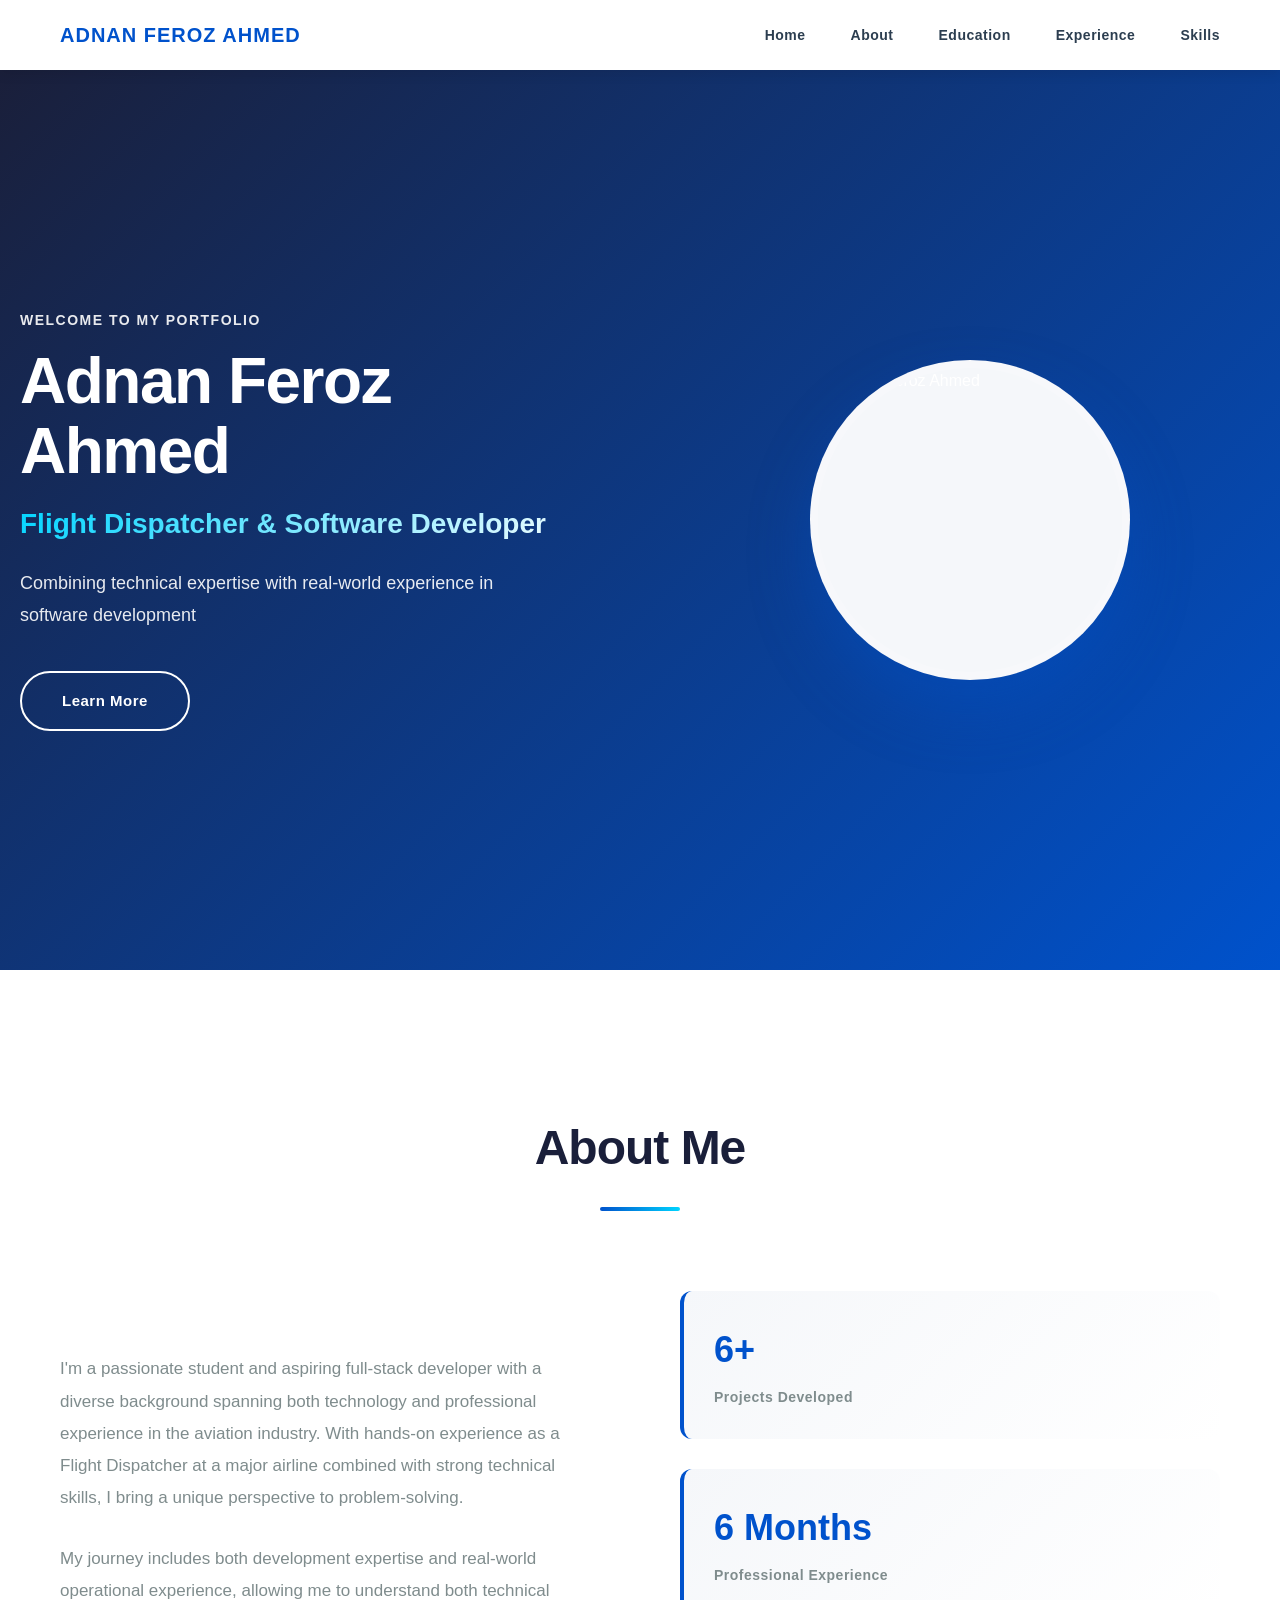
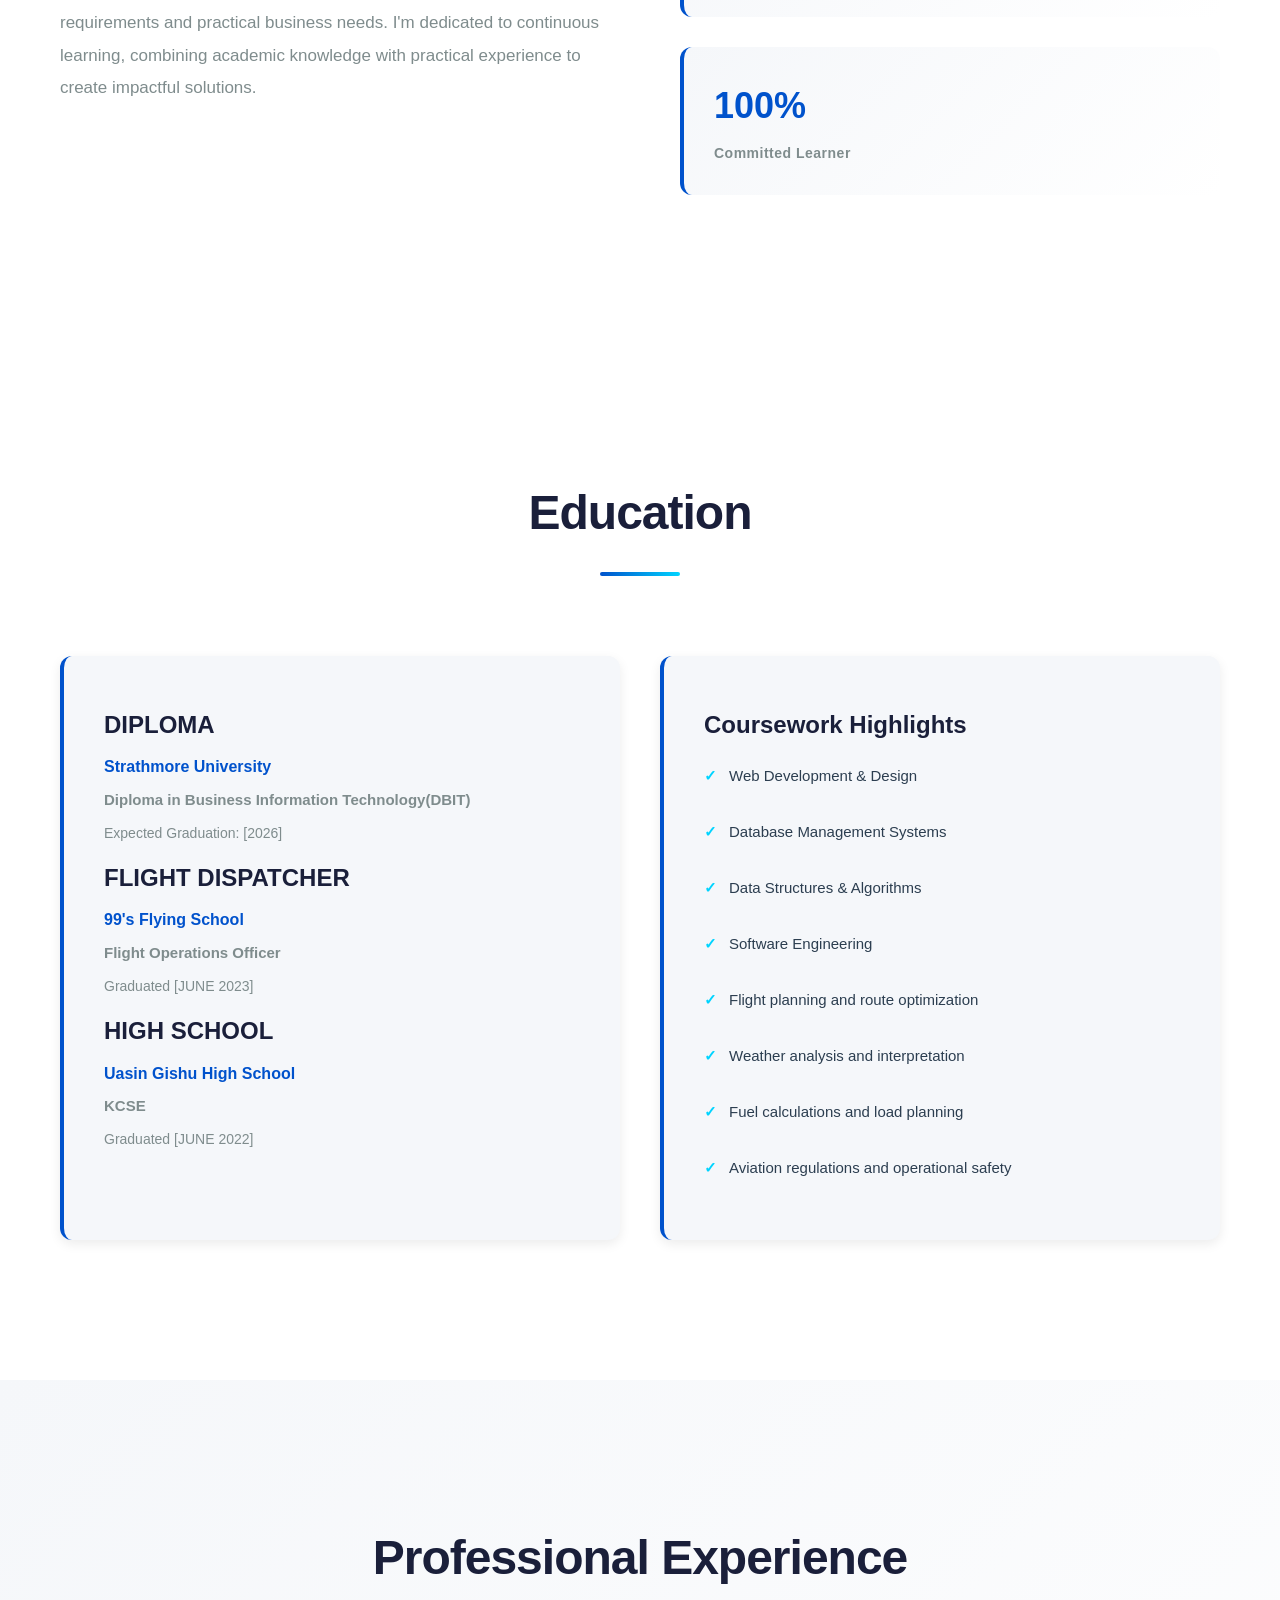
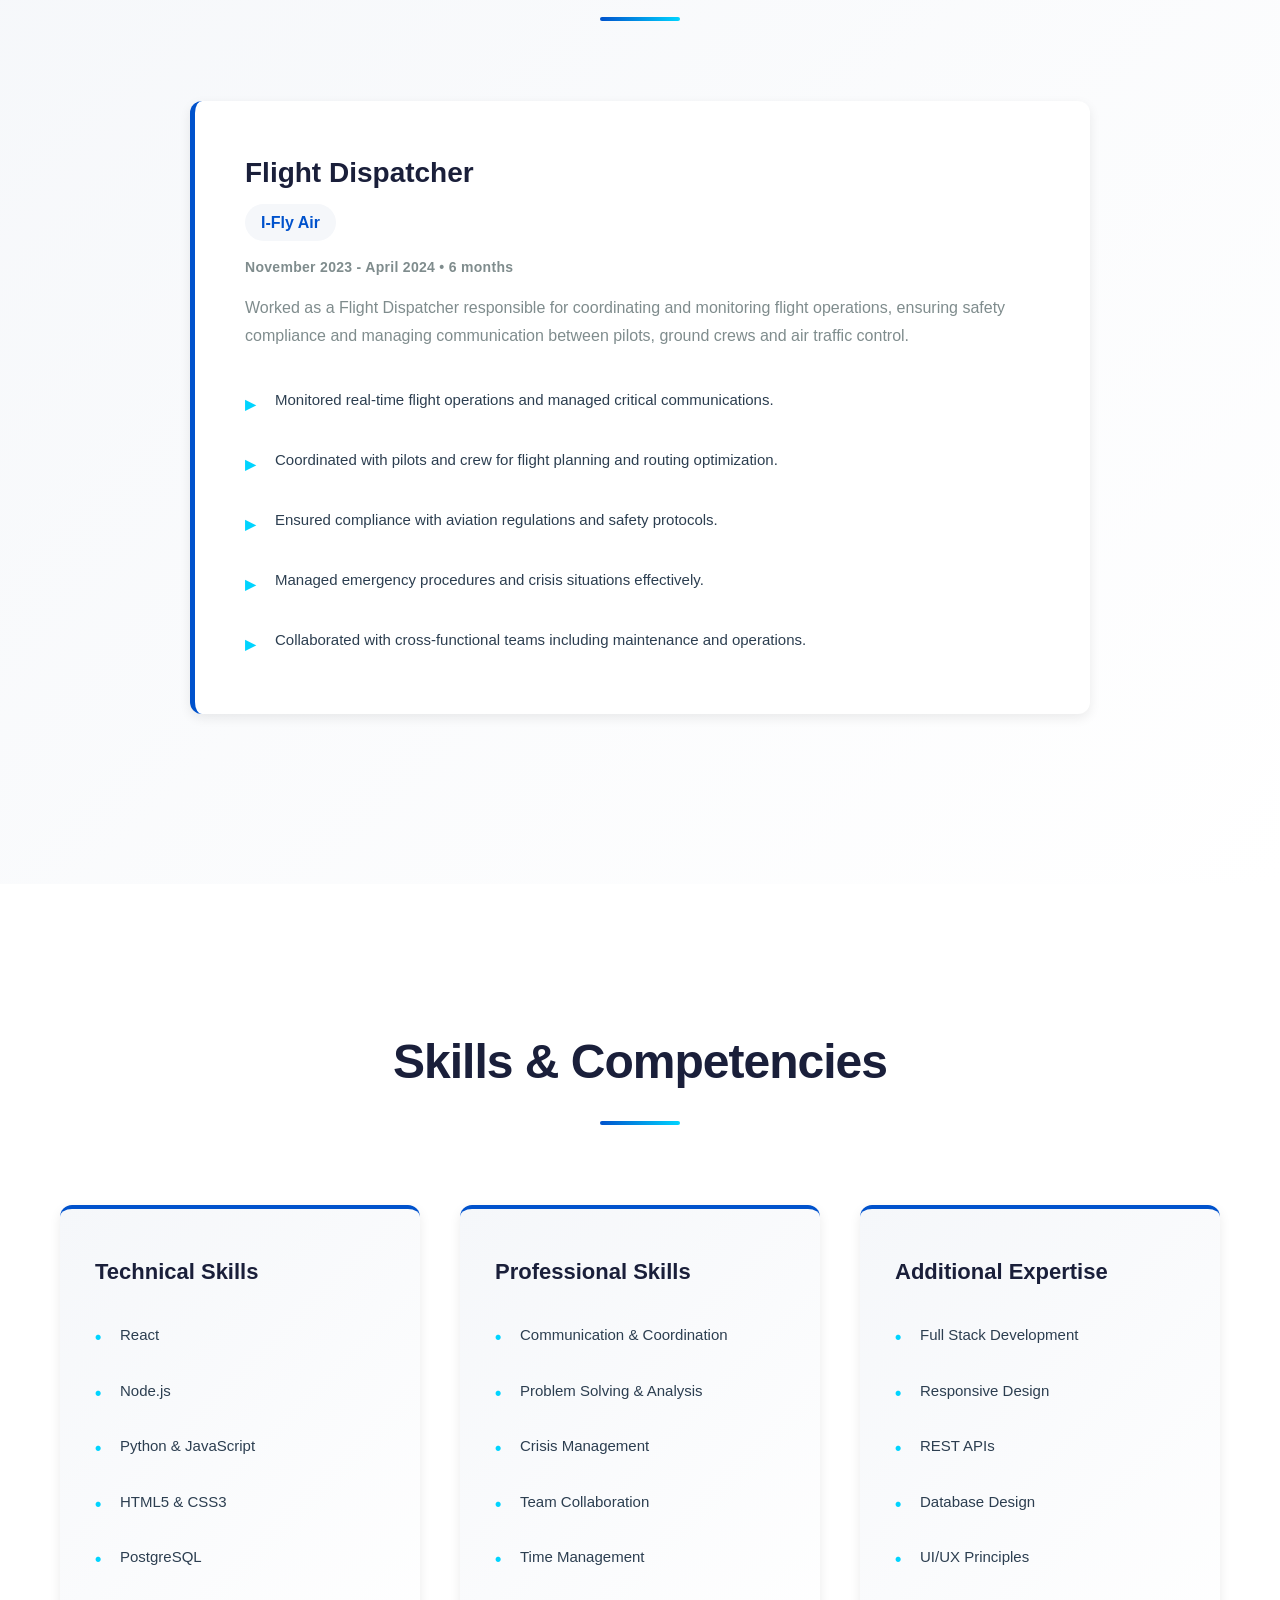
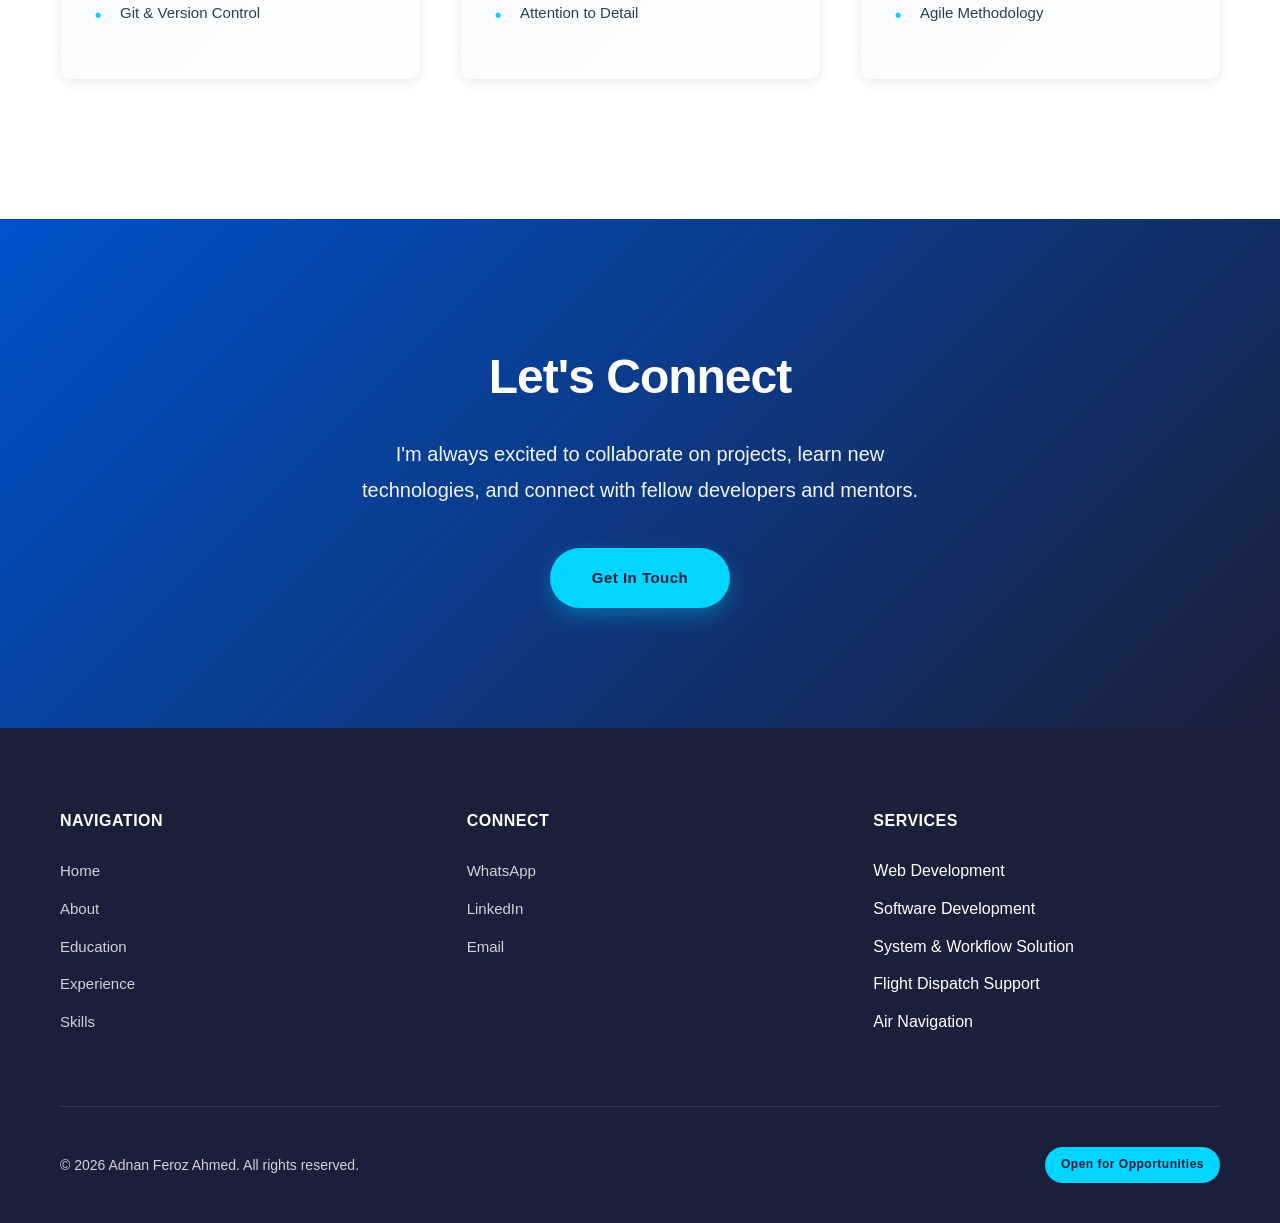
==== index.html @ 324a9357 "Add files via upload" ====
<!DOCTYPE html>
<html lang="en">
<head>
    <meta charset="UTF-8">
    <meta name="viewport" content="width=device-width, initial-scale=1.0">
    <title>Adnan Feroz Ahmed - Portfolio</title>
    <link rel="stylesheet" href="styles.css">
</head>
<body>
    <nav class="navbar">
        <div class="navbar-container">
            <div class="logo">ADNAN FEROZ AHMED</div>
            <ul class="nav-menu">
                <li><a href="#home" class="nav-link">Home</a></li>
                <li><a href="#about" class="nav-link">About</a></li>
                <li><a href="#education" class="nav-link">Education</a></li>
                <li><a href="#experience" class="nav-link">Experience</a></li>
                <li><a href="#skills" class="nav-link">Skills</a></li>
            </ul>
        </div>
    </nav>
    <section id="home" class="hero">
        <div class="hero-wrapper">
            <div class="hero-content">
                <p class="hero-greeting">Welcome to my portfolio</p>
                <h1 class="hero-title">Adnan Feroz Ahmed</h1>
                <p class="hero-subtitle">Flight Dispatcher & Software Developer</p>
                <p class="hero-description">Combining technical expertise with real-world experience in software development</p>
                <div class="hero-buttons">
                    <a href="#about" class="cta-button secondary">Learn More</a>
                </div>
            </div>
            <div class="hero-photo">
                <div class="photo-frame">
                    <img src="C:\Portfolio\portfolio.jpg.png" alt="Adnan Feroz Ahmed">
                </div>
            </div>
        </div>
    </section>
    <section id="about" class="about">
        <div class="container">
            <div class="section-header">
                <h2>About Me</h2>
                <div class="header-line"></div>
            </div>
            <div class="about-grid">
                <div class="about-text">
                    <p>
                        I'm a passionate student and aspiring full-stack developer with a diverse background spanning both technology and professional experience in the aviation industry. With hands-on experience as a Flight Dispatcher at a major airline combined with strong technical skills, I bring a unique perspective to problem-solving.
                    </p>
                    <p>
                        My journey includes both development expertise and real-world operational experience, allowing me to understand both technical requirements and practical business needs. I'm dedicated to continuous learning, combining academic knowledge with practical experience to create impactful solutions.
                    </p>
                </div>
                <div class="about-highlights">
                    <div class="highlight-item">
                        <span class="highlight-number">6+</span>
                        <span class="highlight-label">Projects Developed</span>
                    </div>
                    <div class="highlight-item">
                        <span class="highlight-number">6 Months</span>
                        <span class="highlight-label">Professional Experience</span>
                    </div>
                    <div class="highlight-item">
                        <span class="highlight-number">100%</span>
                        <span class="highlight-label">Committed Learner</span>
                    </div>
                </div>
            </div>
        </div>
    </section>
    <section id="education" class="education">
        <div class="container">
            <div class="section-header">
                <h2>Education</h2>
                <div class="header-line"></div>
            </div>
            <div class="education-grid">
                <div class="education-card">
                    <h3>DIPLOMA</h3>
                    <p class="education-institution">Strathmore University</p>
                    <p class="education-details">Diploma in Business Information Technology(DBIT)</p>
                    <p class="education-period">Expected Graduation: [2026]</p>
                    <h3>FLIGHT DISPATCHER</h3>
                    <p class="education-institution">99's Flying School</p>
                    <p class="education-details">Flight Operations Officer</p>
                    <p class="education-period">Graduated [JUNE 2023]</p>
                    <h3>HIGH SCHOOL</h3>
                    <p class="education-institution">Uasin Gishu High School</p>
                    <p class="education-details">KCSE</p>
                    <p class="education-period">Graduated [JUNE 2022]</p>
                </div>
                <div class="education-card">
                    <h3>Coursework Highlights</h3>
                    <ul class="coursework-list">
                        <li>Web Development & Design</li>
                        <li>Database Management Systems</li>
                        <li>Data Structures & Algorithms</li>
                        <li>Software Engineering</li>

                        <li>Flight planning and route optimization</li>
                        <li>Weather analysis and interpretation</li>
                        <li>Fuel calculations and load planning</li>
                        <li>Aviation regulations and operational safety</li>                        
                    </ul>
                </div>
            </div>
        </div>
    </section>
    <section id="experience" class="experience">
        <div class="container">
            <div class="section-header">
                <h2>Professional Experience</h2>
                <div class="header-line"></div>
            </div>
            <div class="experience-timeline">
                <div class="experience-card">
                    <div class="experience-header">
                        <h3>Flight Dispatcher</h3>
                        <span class="company">I-Fly Air</span>
                    </div>
                    <p class="experience-period">November 2023 - April 2024 • 6 months</p>
                    <p class="experience-description">
                        Worked as a Flight Dispatcher responsible for coordinating and monitoring flight operations, ensuring safety compliance and managing communication between pilots, ground crews and air traffic control.
                    </p>
                    <ul class="experience-achievements">
                        <li>Monitored real-time flight operations and managed critical communications.</li>
                        <li>Coordinated with pilots and crew for flight planning and routing optimization.</li>
                        <li>Ensured compliance with aviation regulations and safety protocols.</li>
                        <li>Managed emergency procedures and crisis situations effectively.</li>
                        <li>Collaborated with cross-functional teams including maintenance and operations.</li>
                    </ul>
                </div>
            </div>
        </div>
    </section>
    <section id="skills" class="skills">
        <div class="container">
            <div class="section-header">
                <h2>Skills & Competencies</h2>
                <div class="header-line"></div>
            </div>
            <div class="skills-grid">
                <div class="skill-card">
                    <h3>Technical Skills</h3>
                    <ul class="skill-list">
                        <li>React</li>
                        <li>Node.js</li>
                        <li>Python & JavaScript</li>
                        <li>HTML5 & CSS3</li>
                        <li>PostgreSQL</li>
                        <li>Git & Version Control</li>
                    </ul>
                </div>
                <div class="skill-card">
                    <h3>Professional Skills</h3>
                    <ul class="skill-list">
                        <li>Communication & Coordination</li>
                        <li>Problem Solving & Analysis</li>
                        <li>Crisis Management</li>
                        <li>Team Collaboration</li>
                        <li>Time Management</li>
                        <li>Attention to Detail</li>
                    </ul>
                </div>
                <div class="skill-card">
                    <h3>Additional Expertise</h3>
                    <ul class="skill-list">
                        <li>Full Stack Development</li>
                        <li>Responsive Design</li>
                        <li>REST APIs</li>
                        <li>Database Design</li>
                        <li>UI/UX Principles</li>
                        <li>Agile Methodology</li>
                    </ul>
                </div>
            </div>
        </div>
    </section>
    <section class="cta-section">
        <div class="container">
            <h2>Let's Connect</h2>
            <p>I'm always excited to collaborate on projects, learn new technologies, and connect with fellow developers and mentors.</p>
            <a href="https://wa.me/254769159245?text=Hello%20I%20found%20your%20portfolio%20and%20would%20like%20to%20connect." class="cta-button primary">Get In Touch</a>
        </div>
    </section>
    <footer class="footer">
        <div class="container">
            <div class="footer-content">
                <div class="footer-section">
                    <h4>Navigation</h4>
                    <ul>
                        <li><a href="#home">Home</a></li>
                        <li><a href="#about">About</a></li>
                        <li><a href="#education">Education</a></li>
                        <li><a href="#experience">Experience</a></li>
                        <li><a href="#skills">Skills</a></li>
                    </ul>
                </div>
                <div class="footer-section">
                    <h4>Connect</h4>
                    <ul>
                        <li><a href="https://wa.me/254769159245?text=Hello%20I%20found%20your%20portfolio%20and%20would%20like%20to%20connect">WhatsApp</a></li>
                        <li><a href="https://www.linkedin.com/in/adnan-feroz-b1a294246" target="_blank">LinkedIn</a></li>
                        <li><a href="mailto:adnangrana001@gmail.com">Email</a></li>                        
                    </ul>
                </div>
                <div class="footer-section">
                    <h4>Services</h4>
                    <ul>
                        <li>Web Development</li>
                        <li>Software Development</li>
                        <li>System & Workflow Solution</li>
                        <li>Flight Dispatch Support</li>
                        <li>Air Navigation</li>
                    </ul>
                </div>
            </div>
            <div class="footer-bottom">
                <p>&copy; 2026 Adnan Feroz Ahmed. All rights reserved.</p>
                <div class="footer-badges">
                    <span class="badge">Open for Opportunities</span>
                </div>
            </div>
        </div>
    </footer>
</body>
</html>
---- styles.css ----
* {
    margin: 0;
    padding: 0;
    box-sizing: border-box;
}

:root {
    --primary-color: #0052cc;
    --secondary-color: #1a1f3a;
    --accent-color: #00d4ff;
    --text-color: #2c3e50;
    --text-light: #7f8c8d;
    --light-bg: #f5f7fa;
    --white: #ffffff;
    --shadow: 0 4px 12px rgba(0, 0, 0, 0.08);
    --shadow-lg: 0 12px 32px rgba(0, 0, 0, 0.12);
    --shadow-xl: 0 20px 48px rgba(0, 0, 0, 0.16);
    --transition: all 0.3s cubic-bezier(0.25, 0.46, 0.45, 0.94);
    --border-radius: 12px;
}

html {
    scroll-behavior: smooth;
}

body {
    font-family: -apple-system, BlinkMacSystemFont, 'Segoe UI', 'Roboto', 'Oxygen', 'Ubuntu', 'Cantarell', sans-serif;
    line-height: 1.6;
    color: var(--text-color);
    background-color: var(--white);
    font-weight: 400;
    -webkit-font-smoothing: antialiased;
    -moz-osx-font-smoothing: grayscale;
}

.container {
    max-width: 1200px;
    margin: 0 auto;
    padding: 0 20px;
}

/* ============================================
   NAVIGATION
   ============================================ */

.navbar {
    background-color: var(--white);
    box-shadow: var(--shadow);
    position: sticky;
    top: 0;
    z-index: 100;
}

.navbar-container {
    max-width: 1200px;
    margin: 0 auto;
    padding: 0 20px;
    display: flex;
    justify-content: space-between;
    align-items: center;
    height: 70px;
}

.logo {
    font-size: 20px;
    font-weight: 800;
    color: var(--primary-color);
    letter-spacing: 1px;
}

.nav-menu {
    display: flex;
    list-style: none;
    gap: 45px;
}

.nav-link {
    text-decoration: none;
    color: var(--text-color);
    font-weight: 600;
    transition: var(--transition);
    position: relative;
    font-size: 14px;
    letter-spacing: 0.5px;
}

.nav-link:hover {
    color: var(--primary-color);
}

.nav-link::after {
    content: '';
    position: absolute;
    bottom: -5px;
    left: 0;
    width: 0;
    height: 2px;
    background: linear-gradient(90deg, var(--primary-color), var(--accent-color));
    transition: var(--transition);
}

.nav-link:hover::after {
    width: 100%;
}

/* ============================================
   HERO SECTION
   ============================================ */

.hero {
    background: linear-gradient(135deg, var(--secondary-color) 0%, var(--primary-color) 100%);
    color: var(--white);
    padding: 80px 20px;
    min-height: 100vh;
    display: flex;
    align-items: center;
    justify-content: center;
    position: relative;
    overflow: hidden;
}

.hero-wrapper {
    display: grid;
    grid-template-columns: 1fr 1fr;
    gap: 80px;
    align-items: center;
    max-width: 1400px;
    width: 100%;
    position: relative;
    z-index: 1;
}

.hero-content {
    display: flex;
    flex-direction: column;
    justify-content: center;
}

.hero-greeting {
    font-size: 14px;
    letter-spacing: 1.5px;
    text-transform: uppercase;
    font-weight: 700;
    opacity: 0.9;
    margin-bottom: 15px;
    animation: fadeInUp 0.8s ease 0.2s backwards;
}

.hero-title {
    font-size: 64px;
    font-weight: 800;
    margin-bottom: 15px;
    letter-spacing: -1.5px;
    line-height: 1.1;
    animation: fadeInUp 0.8s ease 0.4s backwards;
}

.hero-subtitle {
    font-size: 28px;
    margin-bottom: 20px;
    font-weight: 600;
    background: linear-gradient(135deg, var(--accent-color) 0%, var(--white) 100%);
    -webkit-background-clip: text;
    -webkit-text-fill-color: transparent;
    background-clip: text;
    animation: fadeInUp 0.8s ease 0.6s backwards;
}

.hero-description {
    font-size: 18px;
    margin-bottom: 40px;
    opacity: 0.9;
    max-width: 500px;
    line-height: 1.8;
    animation: fadeInUp 0.8s ease 0.8s backwards;
}

.hero-buttons {
    display: flex;
    gap: 20px;
    animation: fadeInUp 0.8s ease 1s backwards;
}

.hero-photo {
    display: flex;
    justify-content: center;
    align-items: center;
    animation: fadeInRight 0.8s ease 0.5s backwards;
}

.photo-frame {
    width: 320px;
    height: 320px;
    border-radius: 50%;
    overflow: hidden;
    box-shadow: 0 30px 60px rgba(0, 82, 204, 0.35);
    border: 8px solid rgba(255, 255, 255, 0.15);
    background-color: var(--light-bg);
    transition: var(--transition);
    position: relative;
}

.photo-frame:hover {
    transform: translateY(-15px);
    box-shadow: 0 40px 80px rgba(0, 82, 204, 0.45);
}

.photo-frame img {
    width: 100%;
    height: 100%;
    object-fit: cover;
    display: block;
}

.cta-button {
    display: inline-block;
    padding: 16px 40px;
    border-radius: 50px;
    text-decoration: none;
    font-weight: 700;
    transition: var(--transition);
    cursor: pointer;
    border: 2px solid transparent;
    letter-spacing: 0.5px;
    font-size: 15px;
    text-align: center;
    width: fit-content;
}

.cta-button.primary {
    background-color: var(--accent-color);
    color: var(--secondary-color);
    box-shadow: 0 8px 20px rgba(0, 212, 255, 0.3);
}

.cta-button.primary:hover {
    background-color: var(--white);
    transform: translateY(-3px);
    box-shadow: 0 12px 28px rgba(0, 212, 255, 0.4);
}

.cta-button.secondary {
    background-color: transparent;
    color: var(--white);
    border-color: var(--white);
}

.cta-button.secondary:hover {
    background-color: var(--white);
    color: var(--primary-color);
    transform: translateY(-3px);
}

@keyframes slideInDown {
    from {
        opacity: 0;
        transform: translateY(-30px);
    }
    to {
        opacity: 1;
        transform: translateY(0);
    }
}

@keyframes fadeInUp {
    from {
        opacity: 0;
        transform: translateY(20px);
    }
    to {
        opacity: 1;
        transform: translateY(0);
    }
}

@keyframes fadeInRight {
    from {
        opacity: 0;
        transform: translateX(30px);
    }
    to {
        opacity: 1;
        transform: translateX(0);
    }
}

/* ============================================
   SECTION HEADERS
   ============================================ */

.section-header {
    text-align: center;
    margin-bottom: 80px;
}

.section-header h2 {
    font-size: 48px;
    font-weight: 800;
    color: var(--secondary-color);
    margin-bottom: 20px;
    letter-spacing: -1px;
}

.section-subtitle {
    font-size: 18px;
    color: var(--text-light);
    margin-bottom: 15px;
}

.header-line {
    width: 80px;
    height: 4px;
    background: linear-gradient(90deg, var(--primary-color), var(--accent-color));
    margin: 0 auto;
    border-radius: 2px;
}

/* ============================================
   ABOUT SECTION
   ============================================ */

.about {
    padding: 140px 20px;
    background-color: var(--white);
}

.about-grid {
    display: grid;
    grid-template-columns: 1fr 1fr;
    gap: 80px;
    align-items: center;
    max-width: 1200px;
    margin: 0 auto;
}

.about-text {
    max-width: 600px;
}

.about-text p {
    font-size: 17px;
    line-height: 1.9;
    margin-bottom: 28px;
    color: var(--text-light);
}

.about-text strong {
    color: var(--primary-color);
    font-weight: 700;
}

.about-highlights {
    display: grid;
    grid-template-columns: 1fr;
    gap: 30px;
}

.highlight-item {
    display: flex;
    flex-direction: column;
    padding: 30px;
    background: linear-gradient(135deg, var(--light-bg), var(--white));
    border-left: 4px solid var(--primary-color);
    border-radius: var(--border-radius);
    transition: var(--transition);
}

.highlight-item:hover {
    background: var(--light-bg);
    transform: translateX(10px);
}

.highlight-number {
    font-size: 36px;
    font-weight: 800;
    color: var(--primary-color);
    margin-bottom: 8px;
}

.highlight-label {
    font-size: 14px;
    color: var(--text-light);
    font-weight: 600;
    letter-spacing: 0.5px;
}

/* ============================================
   EXPERTISE SECTION
   ============================================ */

.expertise {
    padding: 140px 20px;
    background: linear-gradient(135deg, var(--light-bg) 0%, var(--white) 100%);
}

.expertise-grid {
    display: grid;
    grid-template-columns: repeat(auto-fit, minmax(340px, 1fr));
    gap: 40px;
    max-width: 1200px;
    margin: 0 auto;
}

.expertise-card {
    background-color: var(--white);
    padding: 50px 40px;
    border-radius: var(--border-radius);
    box-shadow: var(--shadow);
    transition: var(--transition);
}

.expertise-card:hover {
    transform: translateY(-15px);
    box-shadow: var(--shadow-xl);
}

.expertise-icon {
    font-size: 36px;
    color: var(--primary-color);
    margin-bottom: 20px;
    display: block;
}

.expertise-card h3 {
    font-size: 24px;
    font-weight: 700;
    color: var(--secondary-color);
    margin-bottom: 15px;
}

.expertise-card p {
    color: var(--text-light);
    margin-bottom: 25px;
    line-height: 1.8;
    font-size: 16px;
}

.tech-list {
    list-style: none;
}

.tech-list li {
    padding: 10px 0;
    color: var(--text-color);
    font-weight: 600;
    font-size: 15px;
    position: relative;
    padding-left: 20px;
}

.tech-list li::before {
    content: '→';
    position: absolute;
    left: 0;
    color: var(--accent-color);
    font-weight: 700;
}

/* ============================================
   EDUCATION SECTION
   ============================================ */

.education {
    padding: 140px 20px;
    background-color: var(--white);
}

.education-grid {
    display: grid;
    grid-template-columns: repeat(auto-fit, minmax(340px, 1fr));
    gap: 40px;
    max-width: 1200px;
    margin: 0 auto;
}

.education-card {
    background-color: var(--light-bg);
    padding: 50px 40px;
    border-radius: var(--border-radius);
    box-shadow: var(--shadow);
    transition: var(--transition);
    border-left: 4px solid var(--primary-color);
}

.education-card:hover {
    transform: translateY(-12px);
    box-shadow: var(--shadow-lg);
}

.education-icon {
    font-size: 40px;
    margin-bottom: 20px;
    display: block;
}

.education-card h3 {
    font-size: 24px;
    font-weight: 700;
    color: var(--secondary-color);
    margin-bottom: 10px;
}

.education-institution {
    font-size: 16px;
    color: var(--primary-color);
    font-weight: 700;
    margin-bottom: 8px;
}

.education-details {
    font-size: 15px;
    color: var(--text-light);
    font-weight: 600;
    margin-bottom: 10px;
}

.education-period {
    font-size: 14px;
    color: var(--text-light);
    margin-bottom: 15px;
    font-weight: 500;
}

.education-description {
    color: var(--text-light);
    line-height: 1.8;
    font-size: 15px;
}

.coursework-list {
    list-style: none;
    display: grid;
    gap: 12px;
}

.coursework-list li {
    padding: 10px 0;
    padding-left: 25px;
    color: var(--text-color);
    font-weight: 500;
    font-size: 15px;
    position: relative;
}

.coursework-list li::before {
    content: '✓';
    position: absolute;
    left: 0;
    color: var(--accent-color);
    font-weight: 700;
}

/* ============================================
   EXPERIENCE SECTION
   ============================================ */

.experience {
    padding: 140px 20px;
    background: linear-gradient(135deg, var(--light-bg) 0%, var(--white) 100%);
}

.experience-timeline {
    max-width: 900px;
    margin: 0 auto;
}

.experience-card {
    background-color: var(--white);
    padding: 50px;
    border-radius: var(--border-radius);
    box-shadow: var(--shadow);
    transition: var(--transition);
    border-left: 5px solid var(--primary-color);
    margin-bottom: 30px;
}

.experience-card:hover {
    box-shadow: var(--shadow-lg);
    transform: translateX(10px);
}

.experience-header {
    margin-bottom: 15px;
}

.experience-header h3 {
    font-size: 28px;
    font-weight: 700;
    color: var(--secondary-color);
    margin-bottom: 8px;
}

.company {
    font-size: 16px;
    color: var(--primary-color);
    font-weight: 700;
    display: inline-block;
    background: var(--light-bg);
    padding: 6px 16px;
    border-radius: 20px;
}

.experience-period {
    font-size: 14px;
    color: var(--text-light);
    font-weight: 600;
    margin-bottom: 15px;
    letter-spacing: 0.3px;
}

.experience-description {
    color: var(--text-light);
    font-size: 16px;
    line-height: 1.8;
    margin-bottom: 25px;
}

.experience-achievements {
    list-style: none;
    display: grid;
    gap: 12px;
}

.experience-achievements li {
    padding: 12px 0;
    padding-left: 30px;
    color: var(--text-color);
    font-weight: 500;
    font-size: 15px;
    line-height: 1.6;
    position: relative;
}

.experience-achievements li::before {
    content: '▸';
    position: absolute;
    left: 0;
    color: var(--accent-color);
    font-weight: 700;
    font-size: 20px;
}

/* ============================================
   SKILLS SECTION
   ============================================ */

.skills {
    padding: 140px 20px;
    background-color: var(--white);
}

.skills-grid {
    display: grid;
    grid-template-columns: repeat(auto-fit, minmax(320px, 1fr));
    gap: 40px;
    max-width: 1200px;
    margin: 0 auto;
}

.skill-card {
    background: linear-gradient(135deg, var(--light-bg), var(--white));
    padding: 45px 35px;
    border-radius: var(--border-radius);
    box-shadow: var(--shadow);
    transition: var(--transition);
    border-top: 4px solid var(--primary-color);
}

.skill-card:hover {
    transform: translateY(-12px);
    box-shadow: var(--shadow-lg);
}

.skill-icon {
    font-size: 38px;
    margin-bottom: 20px;
    display: block;
}

.skill-card h3 {
    font-size: 22px;
    font-weight: 700;
    color: var(--secondary-color);
    margin-bottom: 25px;
}

.skill-list {
    list-style: none;
    display: grid;
    gap: 13px;
}

.skill-list li {
    padding: 10px 0;
    padding-left: 25px;
    color: var(--text-color);
    font-weight: 500;
    font-size: 15px;
    position: relative;
    line-height: 1.5;
}

.skill-list li::before {
    content: '•';
    position: absolute;
    left: 0;
    color: var(--accent-color);
    font-weight: 700;
    font-size: 18px;
}

/* ============================================
   PROJECTS SECTION
   ============================================ */

.projects {
    padding: 140px 20px;
    background-color: var(--white);
}

.projects-grid {
    display: grid;
    grid-template-columns: repeat(auto-fit, minmax(360px, 1fr));
    gap: 50px;
    max-width: 1200px;
    margin: 0 auto;
}

.project-card {
    background-color: var(--white);
    border-radius: var(--border-radius);
    overflow: hidden;
    box-shadow: var(--shadow);
    transition: var(--transition);
    border: 1px solid #e8ecf1;
    display: flex;
    flex-direction: column;
}

.project-card:hover {
    transform: translateY(-18px);
    box-shadow: var(--shadow-xl);
}

.project-image {
    width: 100%;
    height: 240px;
    background: linear-gradient(135deg, var(--primary-color), var(--secondary-color));
    display: flex;
    align-items: center;
    justify-content: center;
}

.project-content {
    padding: 40px;
    display: flex;
    flex-direction: column;
    flex: 1;
}

.project-card h3 {
    font-size: 24px;
    font-weight: 700;
    color: var(--secondary-color);
    margin-bottom: 15px;
}

.project-card p {
    color: var(--text-light);
    font-size: 16px;
    line-height: 1.8;
    margin-bottom: 25px;
    flex: 1;
}

.project-tags {
    display: flex;
    gap: 12px;
    margin-bottom: 25px;
    flex-wrap: wrap;
}

.project-tags span {
    background-color: var(--light-bg);
    color: var(--primary-color);
    padding: 8px 16px;
    border-radius: 24px;
    font-size: 13px;
    font-weight: 700;
    letter-spacing: 0.3px;
}

.project-link {
    display: inline-block;
    color: var(--primary-color);
    text-decoration: none;
    font-weight: 700;
    transition: var(--transition);
    font-size: 15px;
    letter-spacing: 0.3px;
    width: fit-content;
}

.project-link:hover {
    color: var(--accent-color);
    transform: translateX(8px);
}

/* ============================================
   CTA SECTION
   ============================================ */

.cta-section {
    padding: 120px 20px;
    background: linear-gradient(135deg, var(--primary-color) 0%, var(--secondary-color) 100%);
    color: var(--white);
    text-align: center;
}

.cta-section h2 {
    font-size: 48px;
    font-weight: 800;
    margin-bottom: 20px;
    letter-spacing: -1px;
}

.cta-section p {
    font-size: 20px;
    margin-bottom: 40px;
    opacity: 0.95;
    max-width: 600px;
    margin-left: auto;
    margin-right: auto;
    line-height: 1.8;
}

/* ============================================
   FOOTER
   ============================================ */

.footer {
    background-color: var(--secondary-color);
    color: var(--white);
    padding: 80px 20px 40px;
}

.footer-content {
    display: grid;
    grid-template-columns: repeat(auto-fit, minmax(200px, 1fr));
    gap: 60px;
    margin-bottom: 60px;
    max-width: 1200px;
    margin-left: auto;
    margin-right: auto;
}

.footer-section h4 {
    font-size: 16px;
    font-weight: 700;
    margin-bottom: 25px;
    letter-spacing: 0.5px;
    text-transform: uppercase;
}

.footer-section ul {
    list-style: none;
}

.footer-section li {
    margin-bottom: 12px;
}

.footer-section a {
    color: rgba(255, 255, 255, 0.8);
    text-decoration: none;
    font-size: 15px;
    transition: var(--transition);
}

.footer-section a:hover {
    color: var(--accent-color);
}

.footer-bottom {
    border-top: 1px solid rgba(255, 255, 255, 0.1);
    padding-top: 40px;
    display: flex;
    justify-content: space-between;
    align-items: center;
    max-width: 1200px;
    margin: 0 auto;
}

.footer-bottom p {
    font-size: 14px;
    opacity: 0.8;
}

.footer-badges {
    display: flex;
    gap: 15px;
}

.badge {
    background-color: var(--accent-color);
    color: var(--secondary-color);
    padding: 8px 16px;
    border-radius: 20px;
    font-size: 12px;
    font-weight: 700;
    letter-spacing: 0.5px;
}

/* ============================================
   RESPONSIVE DESIGN
   ============================================ */

@media (max-width: 1024px) {
    .hero-wrapper {
        grid-template-columns: 1fr;
        gap: 60px;
    }

    .hero-photo {
        order: -1;
    }

    .about-grid,
    .expertise-grid {
        grid-template-columns: 1fr;
    }
}

@media (max-width: 768px) {
    .navbar-container {
        height: 60px;
    }

    .logo {
        font-size: 18px;
    }

    .nav-menu {
        gap: 25px;
        font-size: 13px;
    }

    .hero {
        padding: 60px 20px;
        min-height: auto;
    }

    .hero-title {
        font-size: 42px;
    }

    .hero-subtitle {
        font-size: 22px;
    }

    .hero-description {
        font-size: 16px;
    }

    .hero-buttons {
        flex-direction: column;
    }

    .photo-frame {
        width: 250px;
        height: 250px;
    }

    .section-header h2 {
        font-size: 36px;
    }

    .about,
    .expertise,
    .projects,
    .cta-section {
        padding: 80px 20px;
    }

    .about-highlights,
    .projects-grid {
        grid-template-columns: 1fr;
    }

    .footer-content {
        gap: 40px;
    }

    .footer-bottom {
        flex-direction: column;
        gap: 25px;
        text-align: center;
    }
}

@media (max-width: 480px) {
    .logo {
        font-size: 16px;
    }

    .nav-menu {
        gap: 15px;
    }

    .hero-title {
        font-size: 32px;
    }

    .hero-subtitle {
        font-size: 18px;
    }

    .hero-buttons {
        gap: 12px;
    }

    .cta-button {
        padding: 14px 28px;
        font-size: 14px;
    }

    .section-header h2 {
        font-size: 28px;
    }

    .about,
    .expertise,
    .projects,
    .cta-section {
        padding: 60px 20px;
    }

    .expertise-card {
        padding: 30px 20px;
    }

    .project-content {
        padding: 25px;
    }

    .cta-section h2 {
        font-size: 32px;
    }

    .cta-section p {
        font-size: 16px;
    }
}
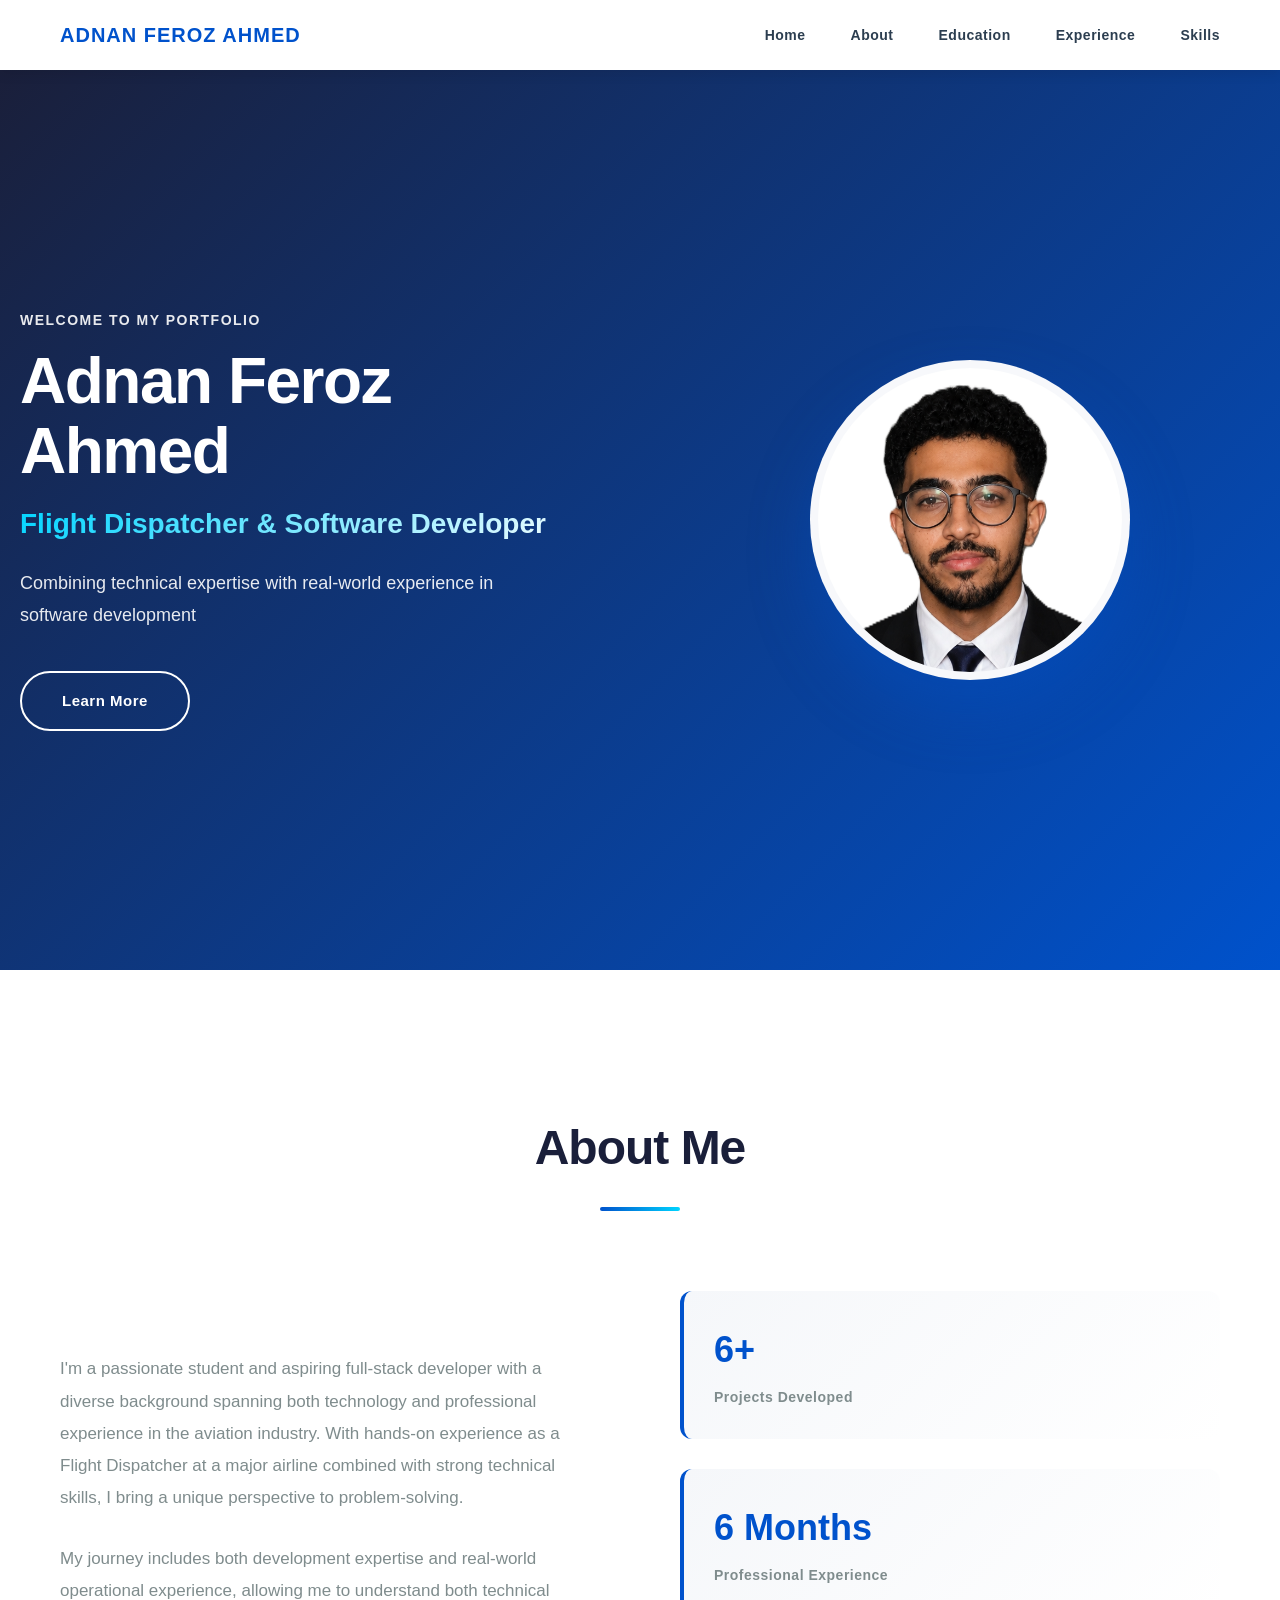
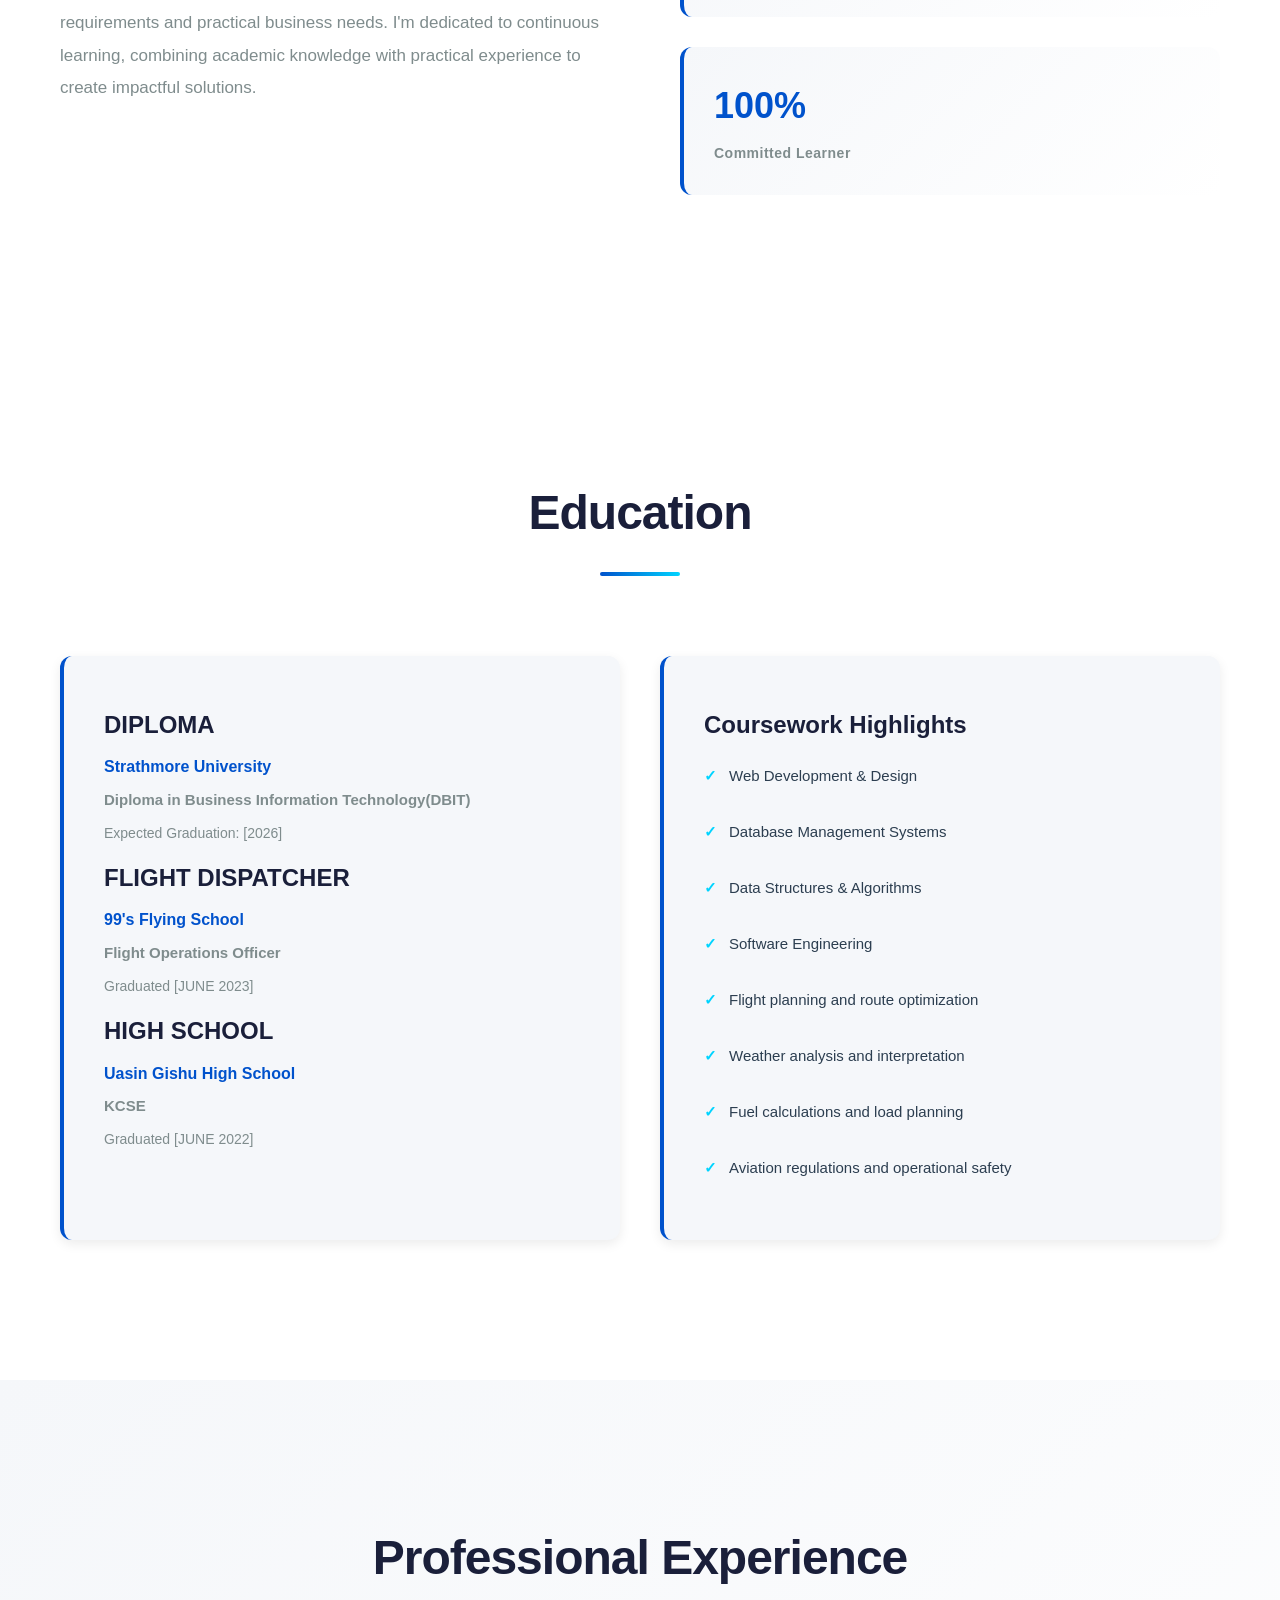
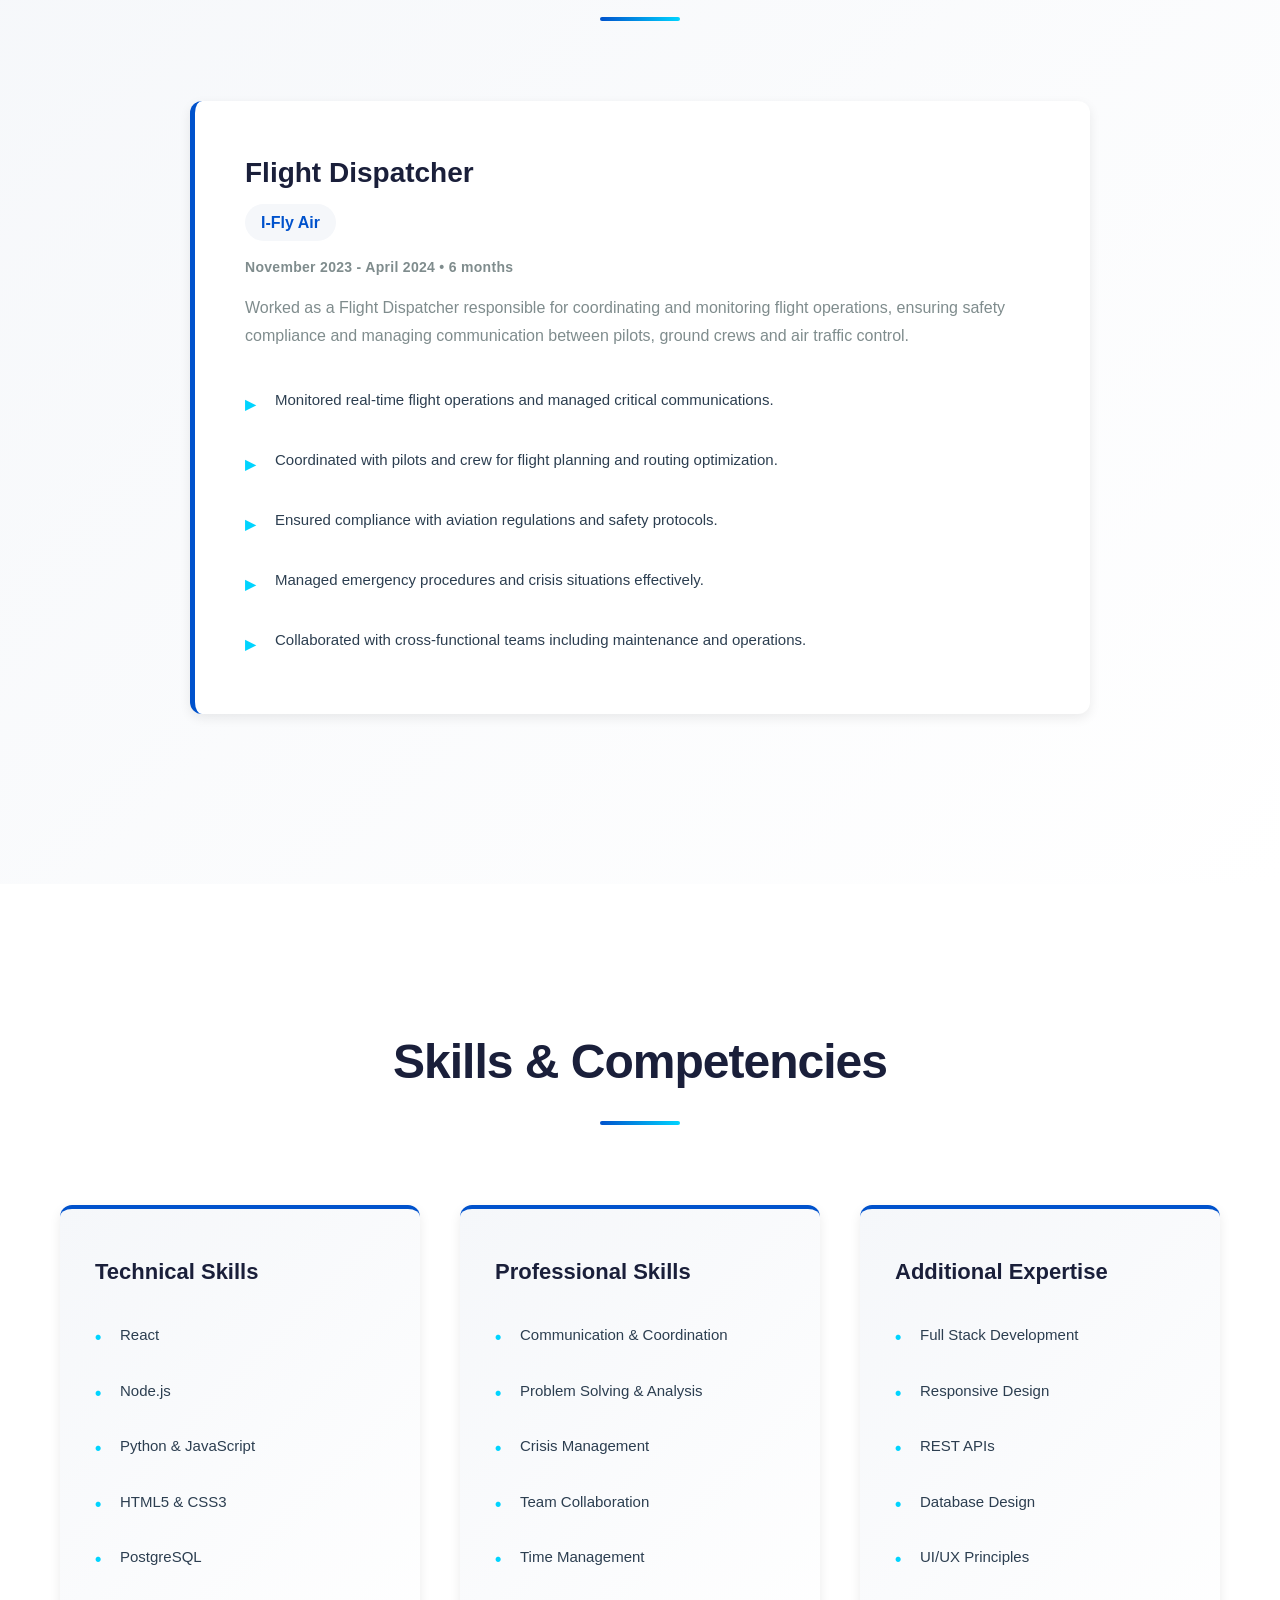
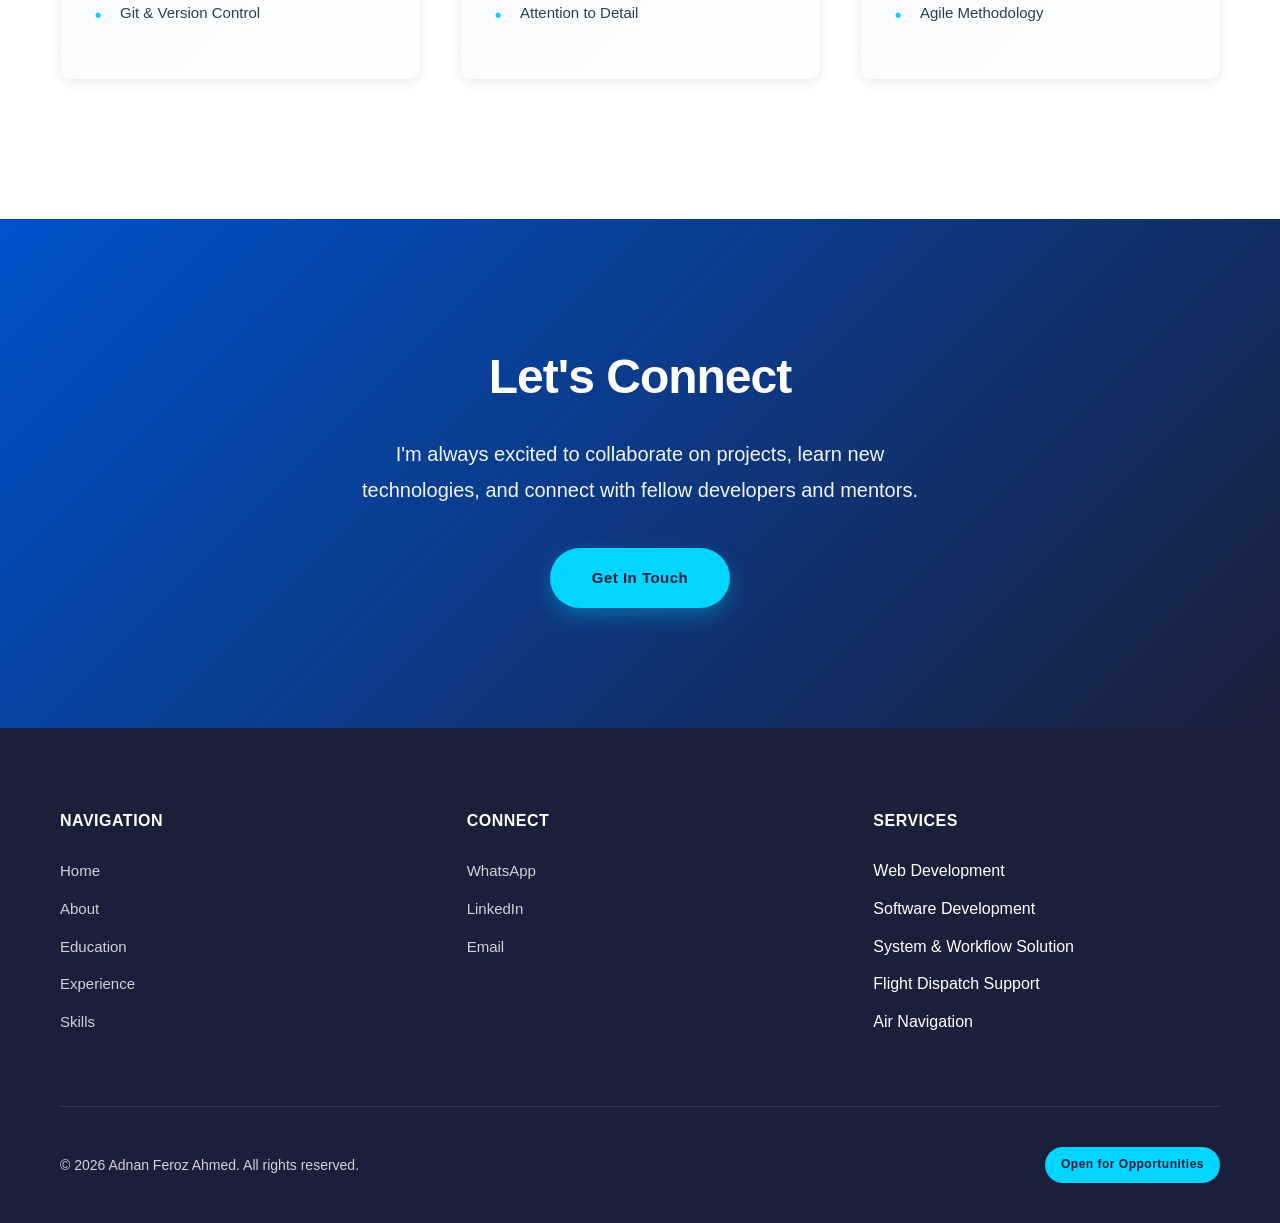
==== commit 3813769a: "Update index.html" ====
--- a/index.html
+++ b/index.html
@@ -32,7 +32,7 @@
             </div>
             <div class="hero-photo">
                 <div class="photo-frame">
-                    <img src="C:\Portfolio\portfolio.jpg.png" alt="Adnan Feroz Ahmed">
+                    <img src="portfolio.jpg.png" alt="Adnan Feroz Ahmed">
                 </div>
             </div>
         </div>
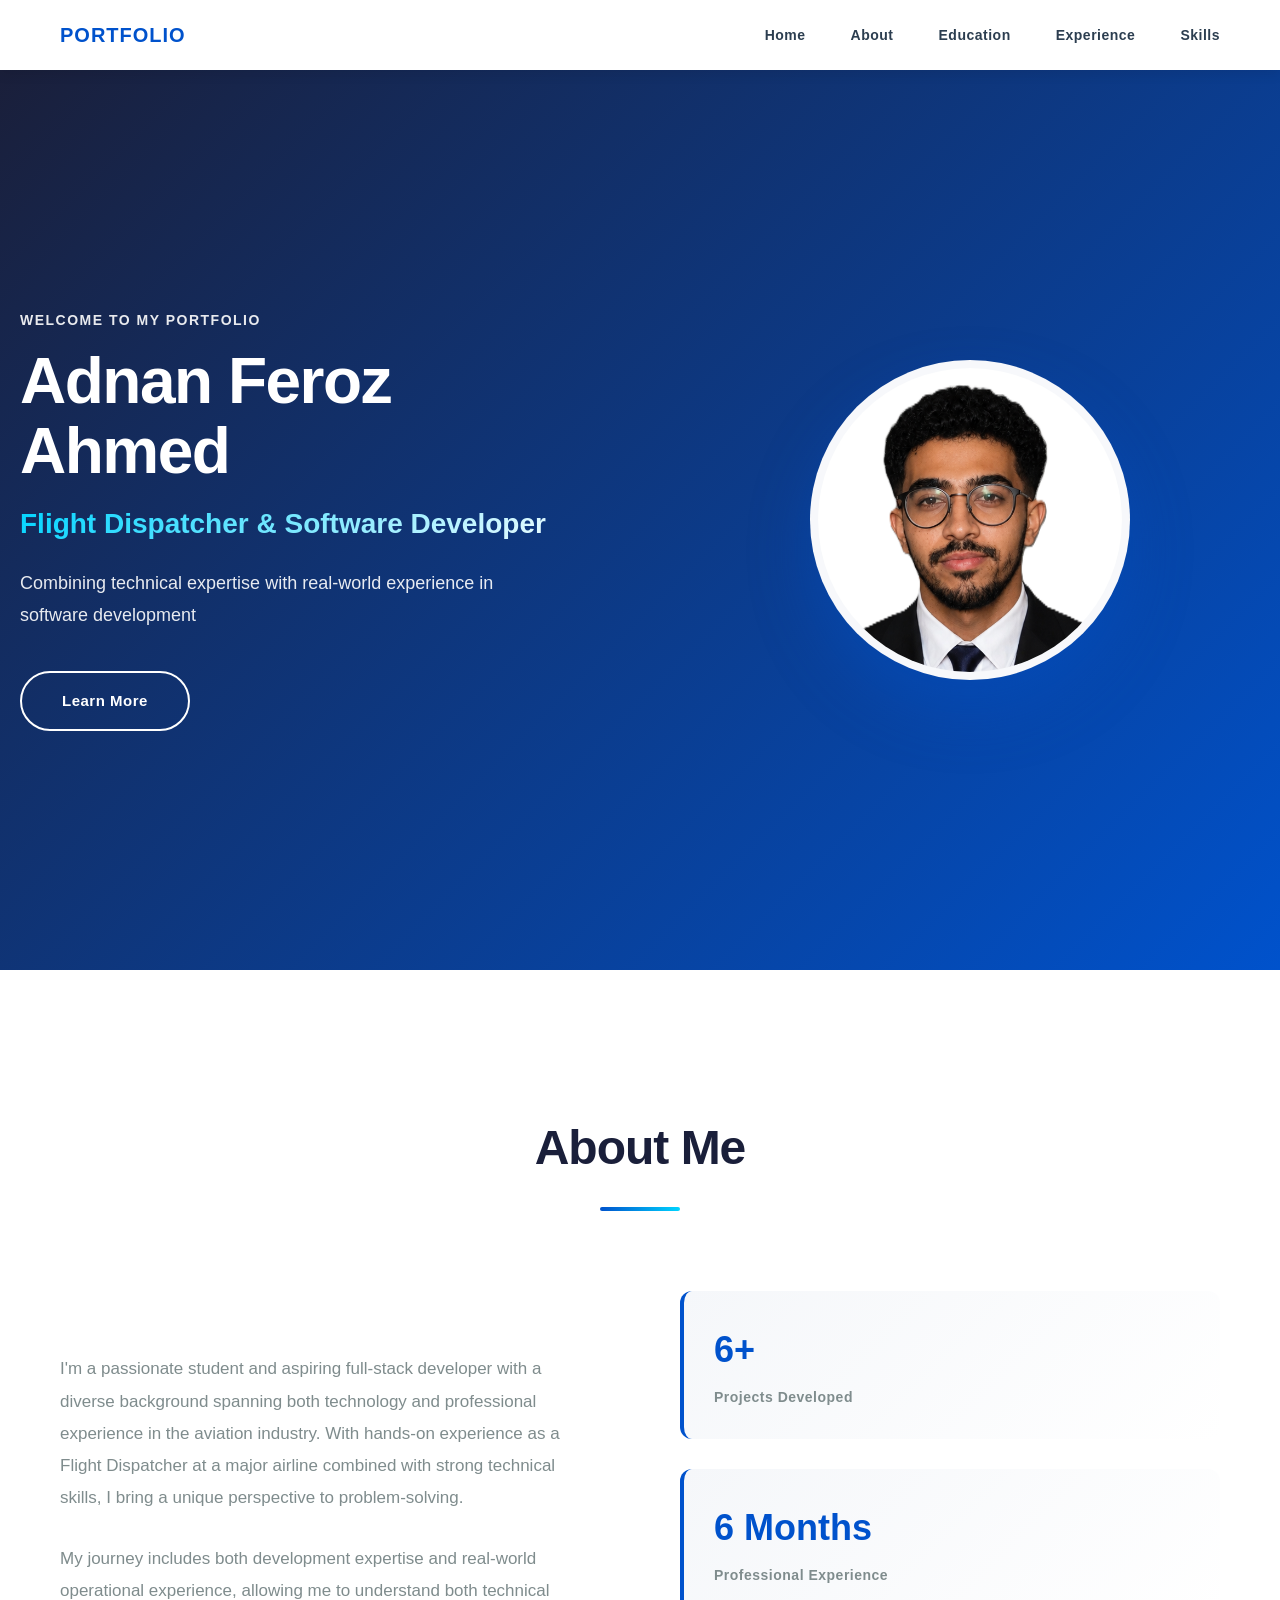
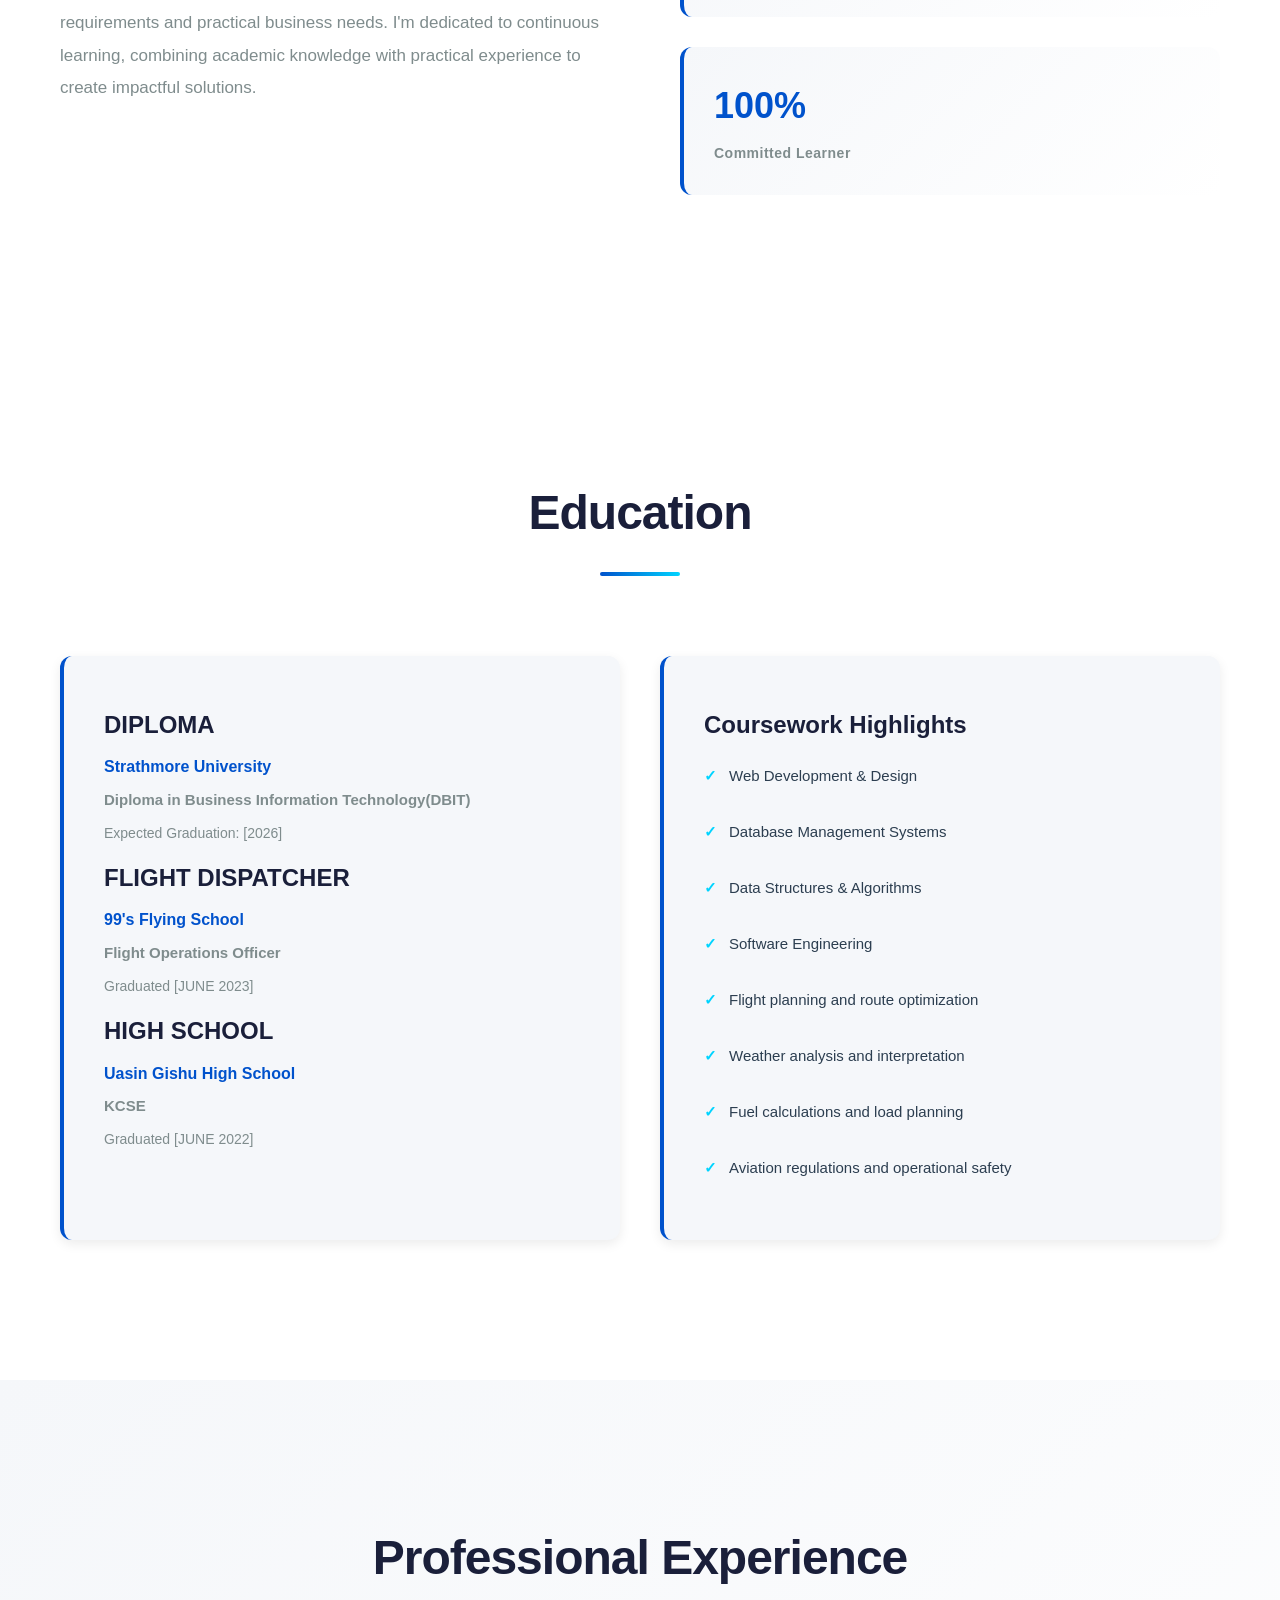
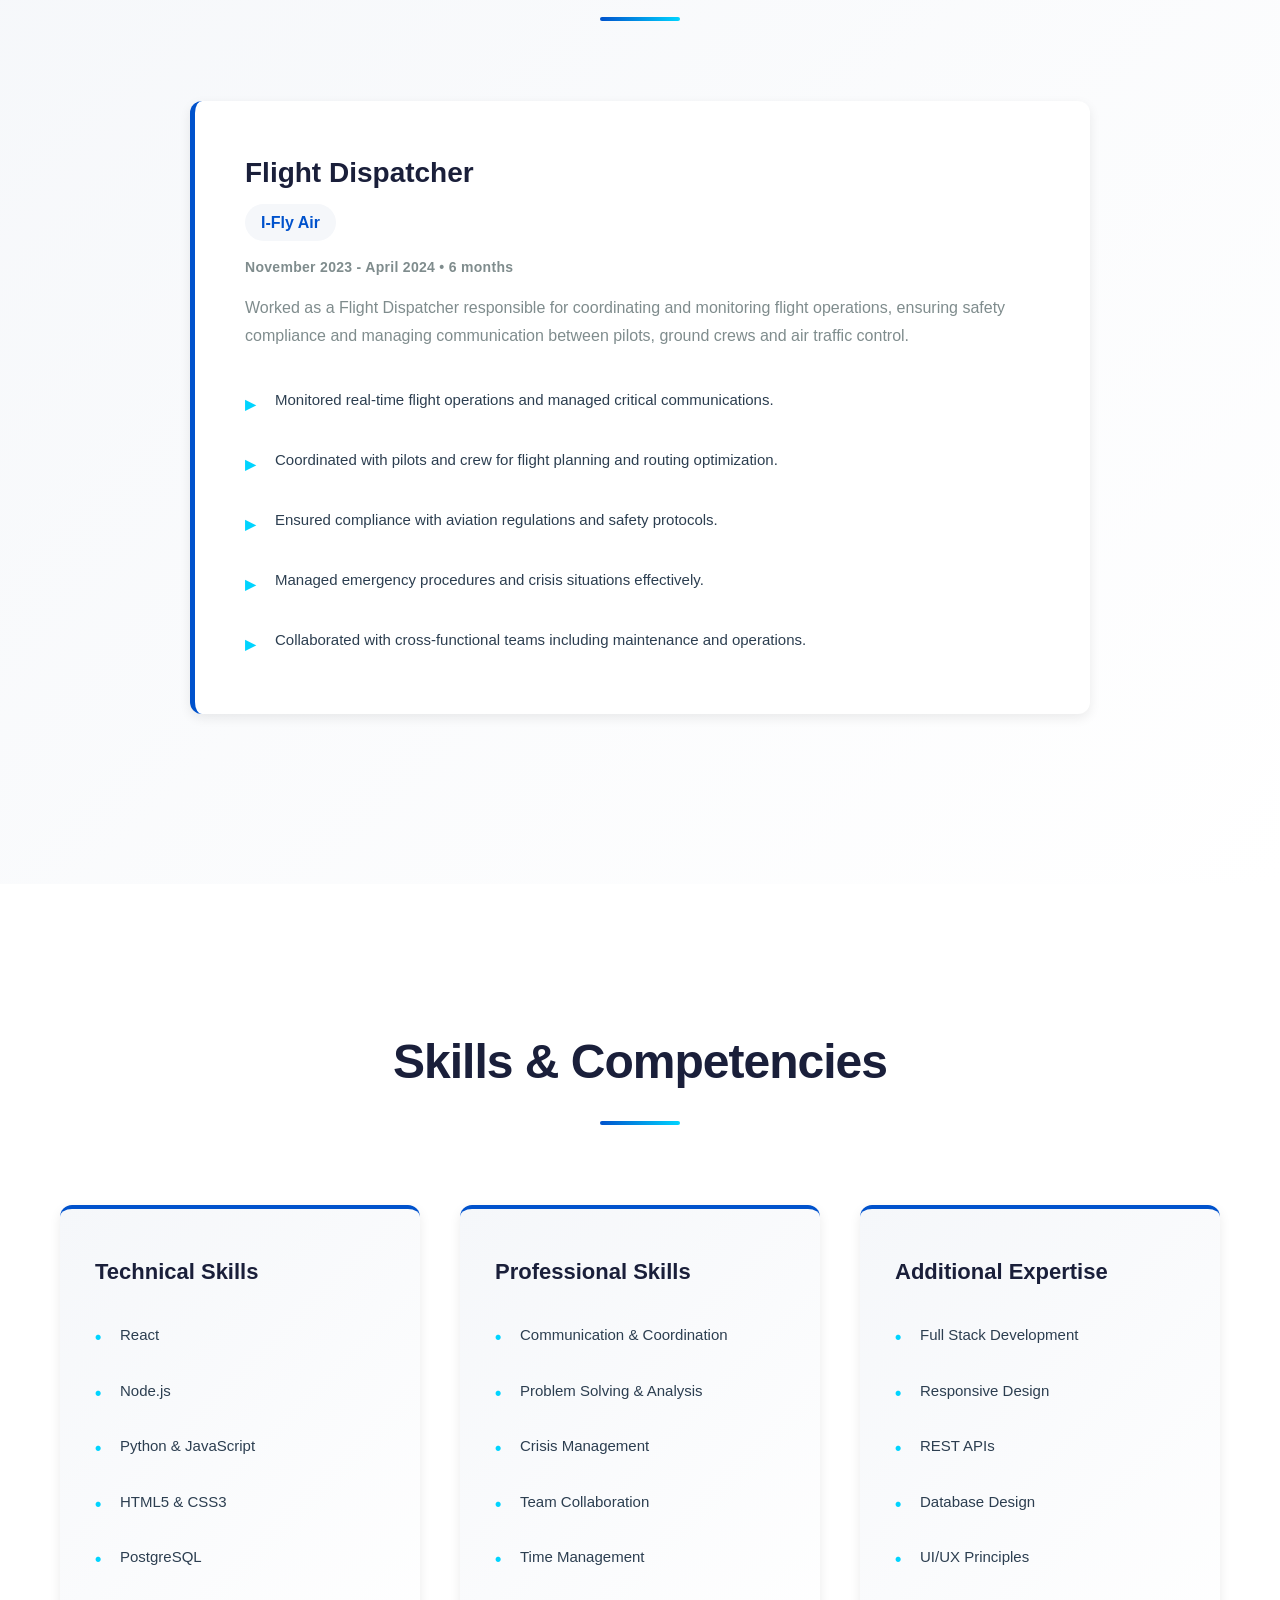
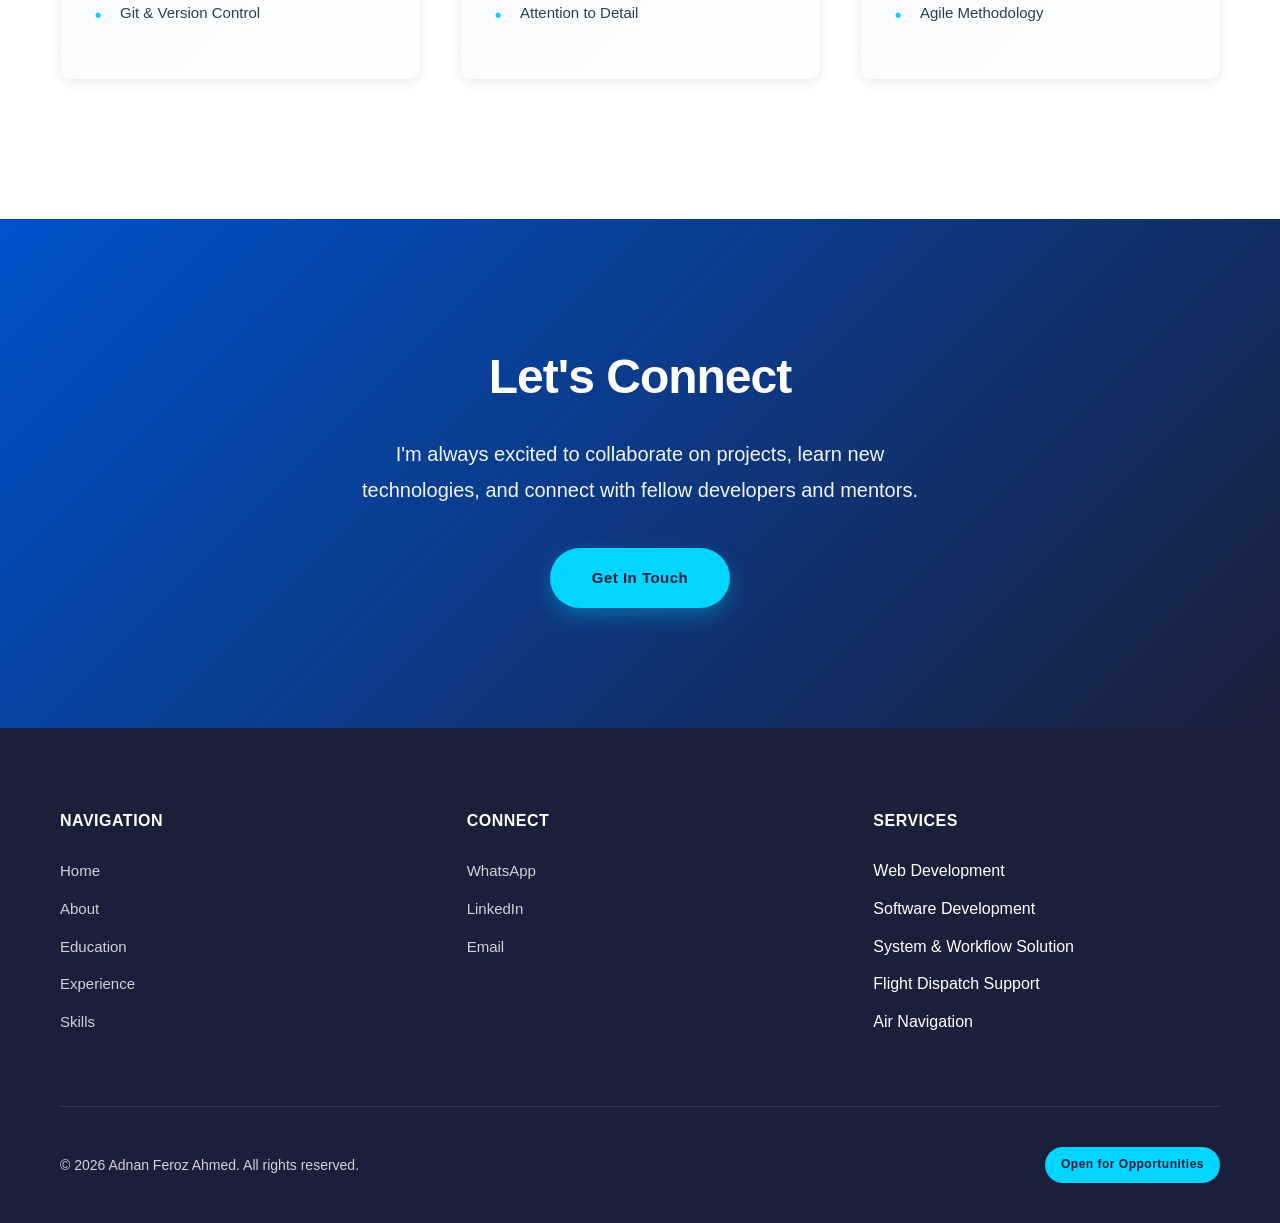
==== commit cfb6cc2c: "Update index.html" ====
--- a/index.html
+++ b/index.html
@@ -9,7 +9,7 @@
 <body>
     <nav class="navbar">
         <div class="navbar-container">
-            <div class="logo">ADNAN FEROZ AHMED</div>
+            <div class="logo">PORTFOLIO</div>
             <ul class="nav-menu">
                 <li><a href="#home" class="nav-link">Home</a></li>
                 <li><a href="#about" class="nav-link">About</a></li>
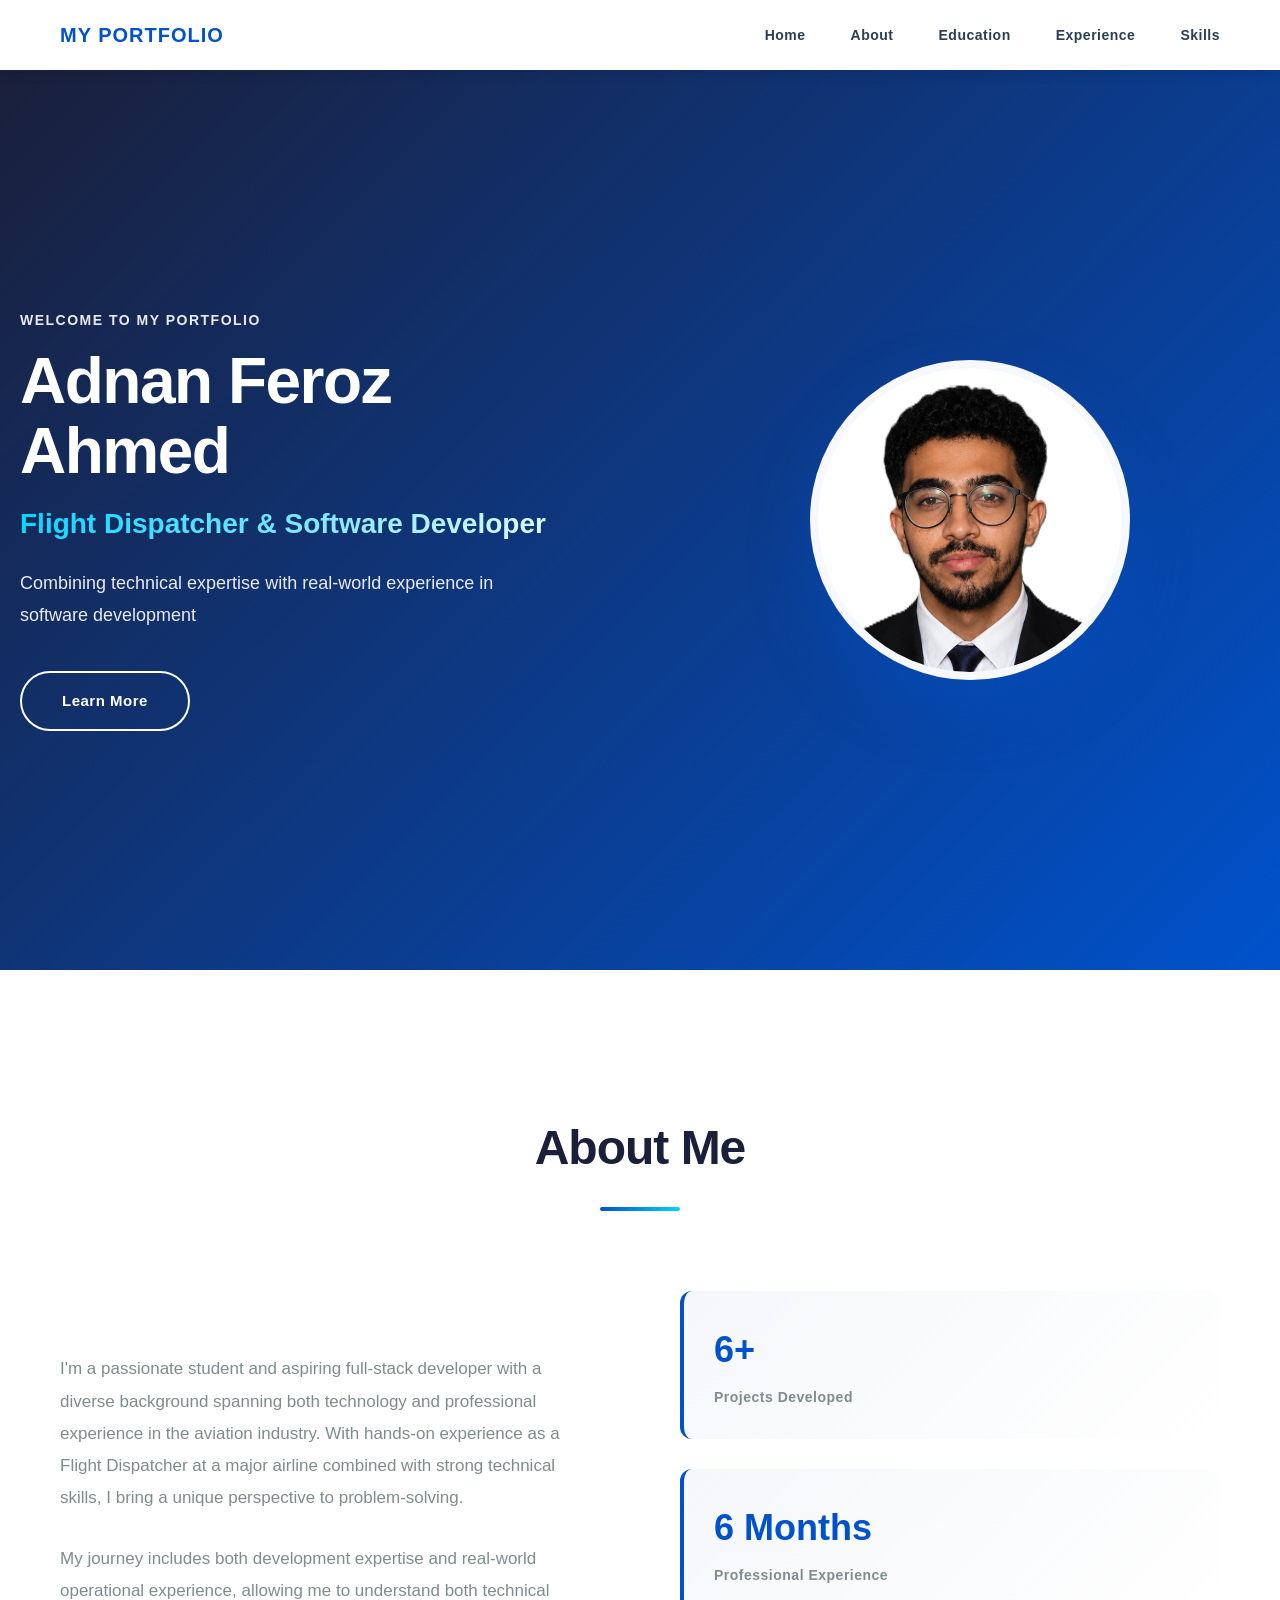
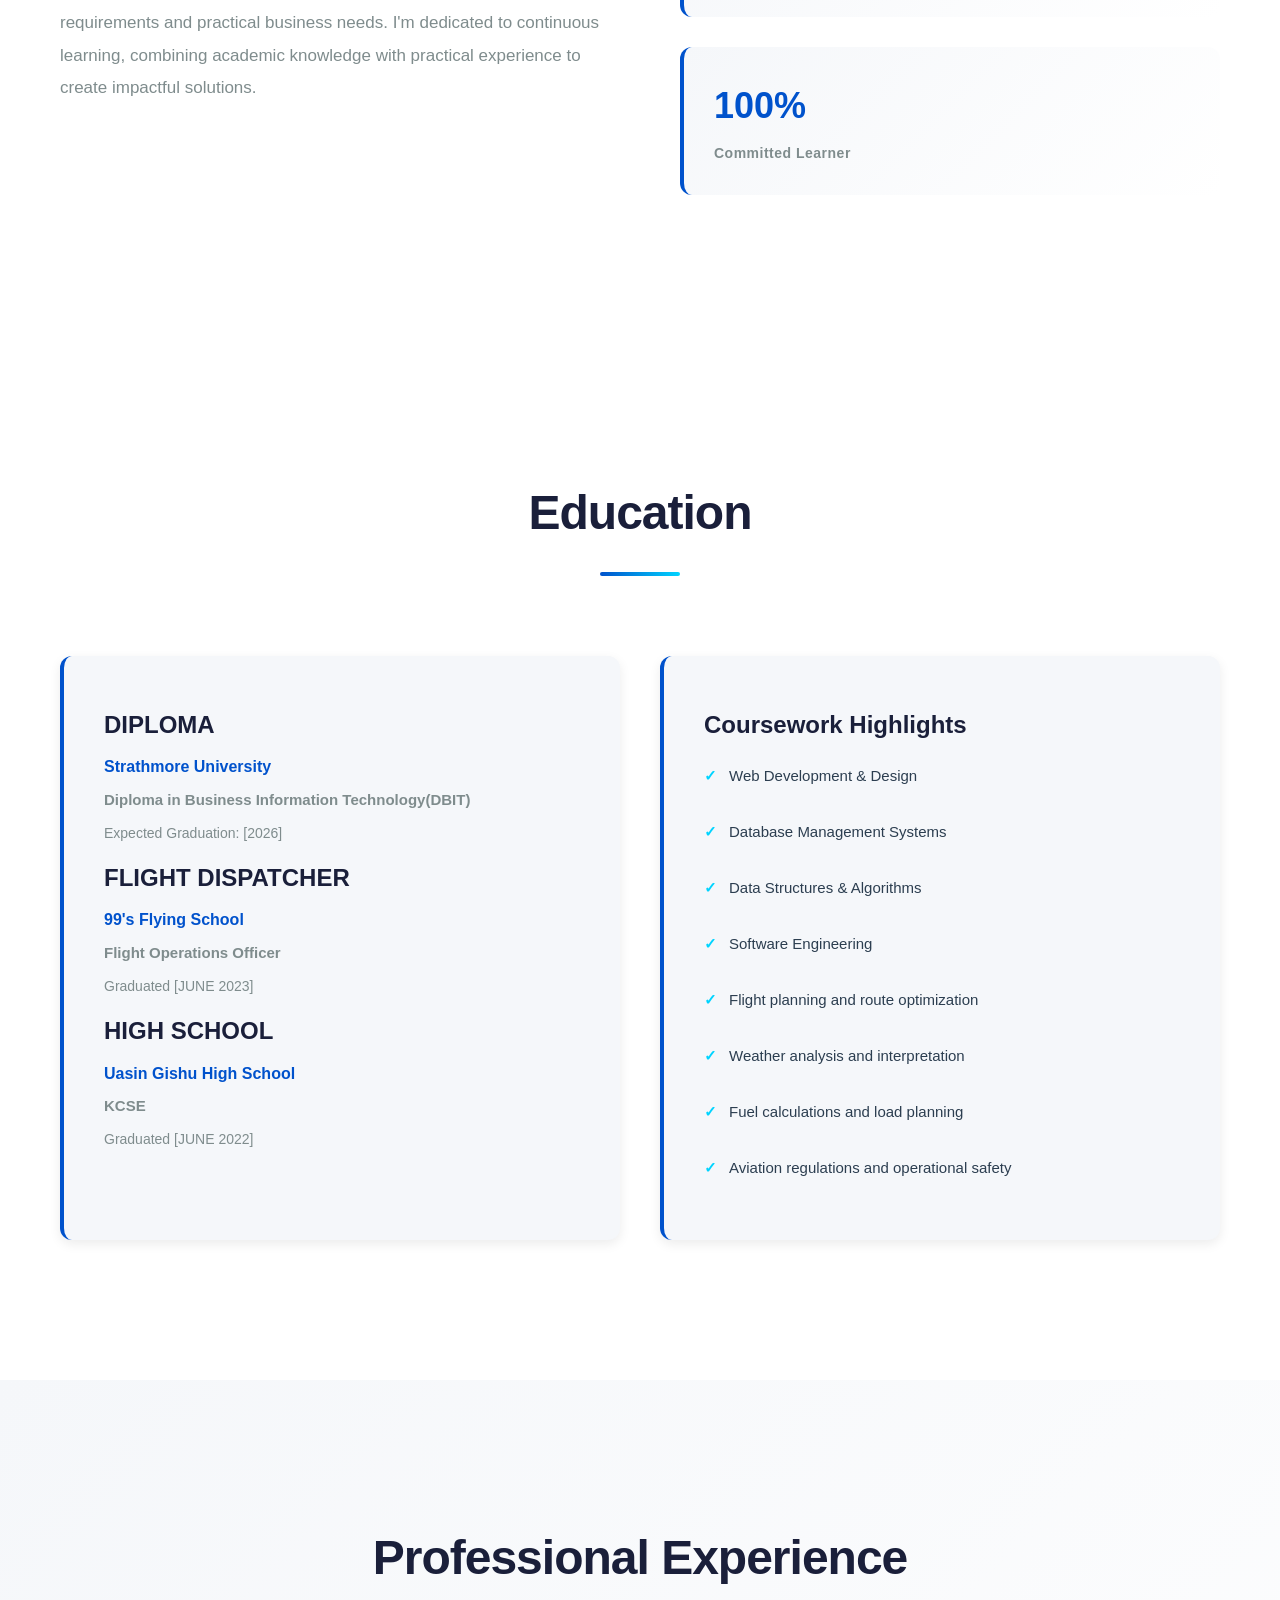
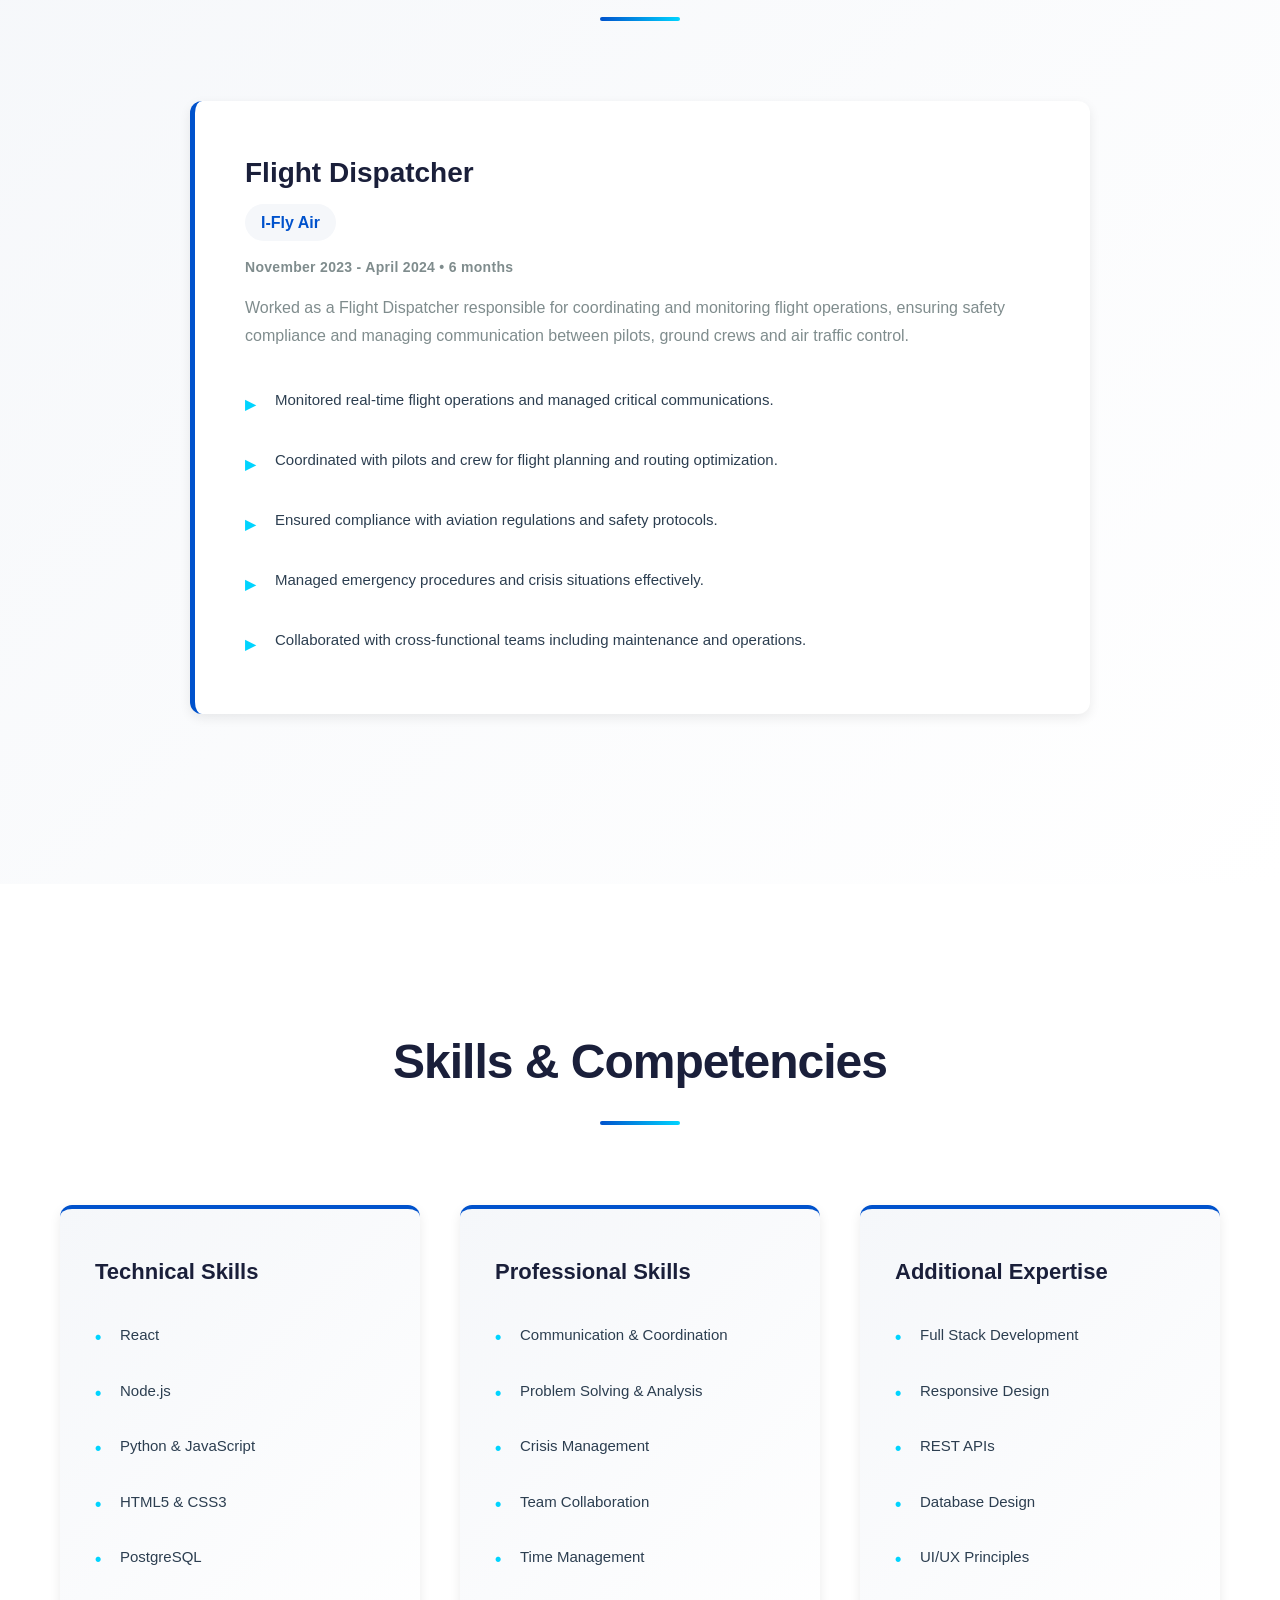
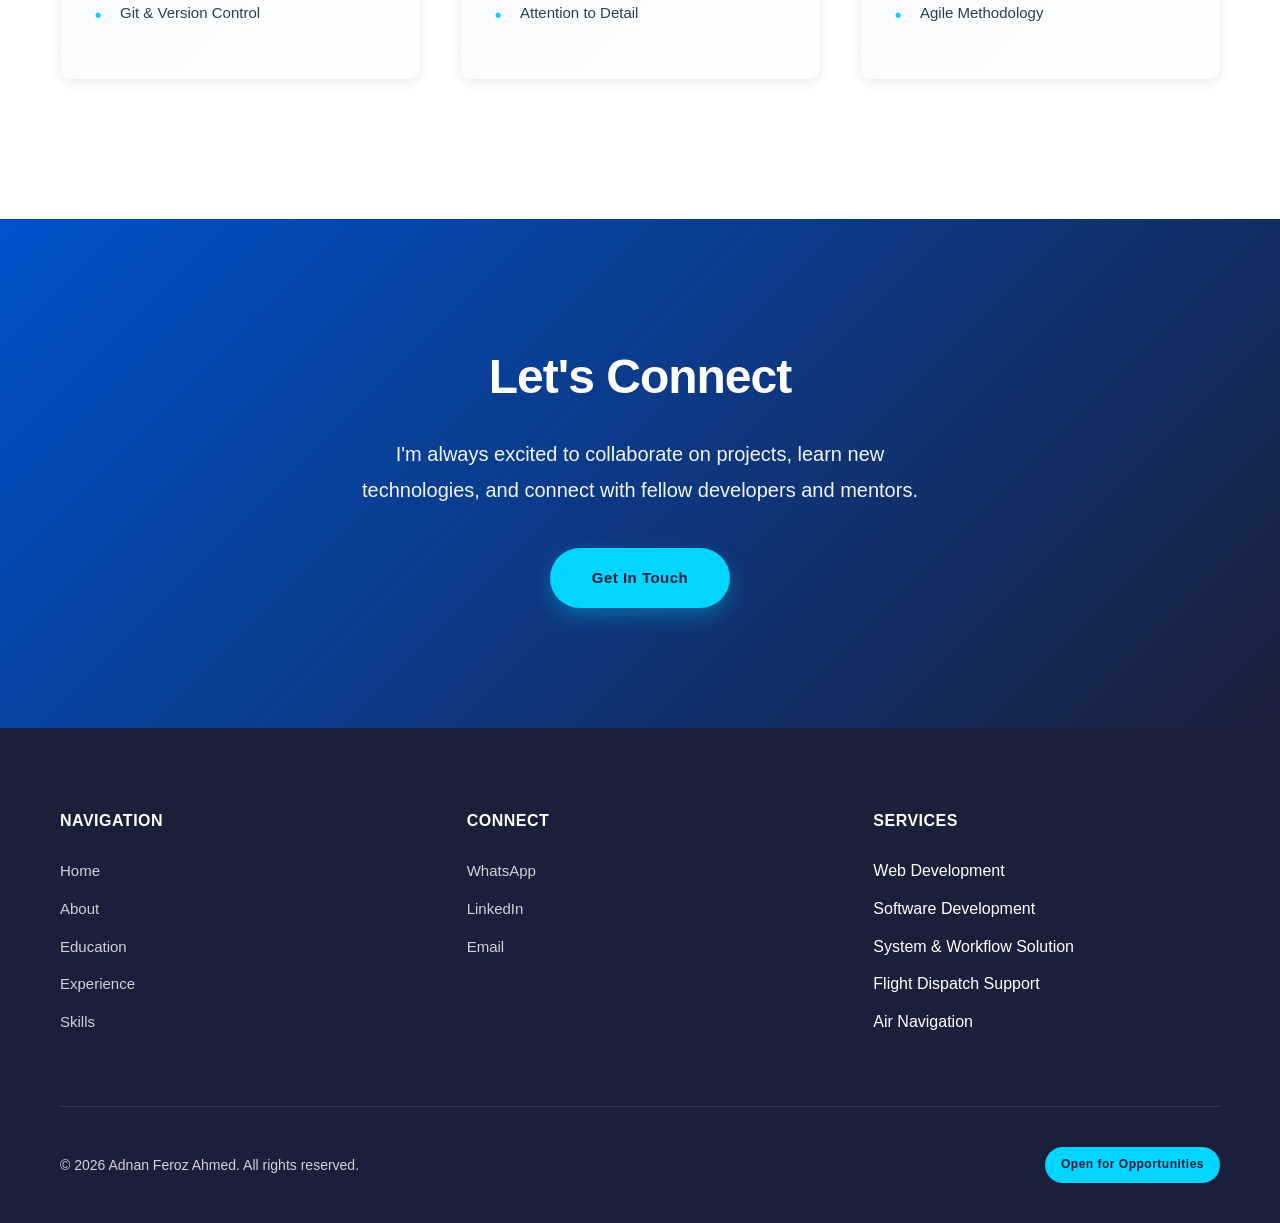
==== commit 1df110e2: "Update index.html" ====
--- a/index.html
+++ b/index.html
@@ -9,7 +9,7 @@
 <body>
     <nav class="navbar">
         <div class="navbar-container">
-            <div class="logo">PORTFOLIO</div>
+            <div class="logo">MY PORTFOLIO</div>
             <ul class="nav-menu">
                 <li><a href="#home" class="nav-link">Home</a></li>
                 <li><a href="#about" class="nav-link">About</a></li>
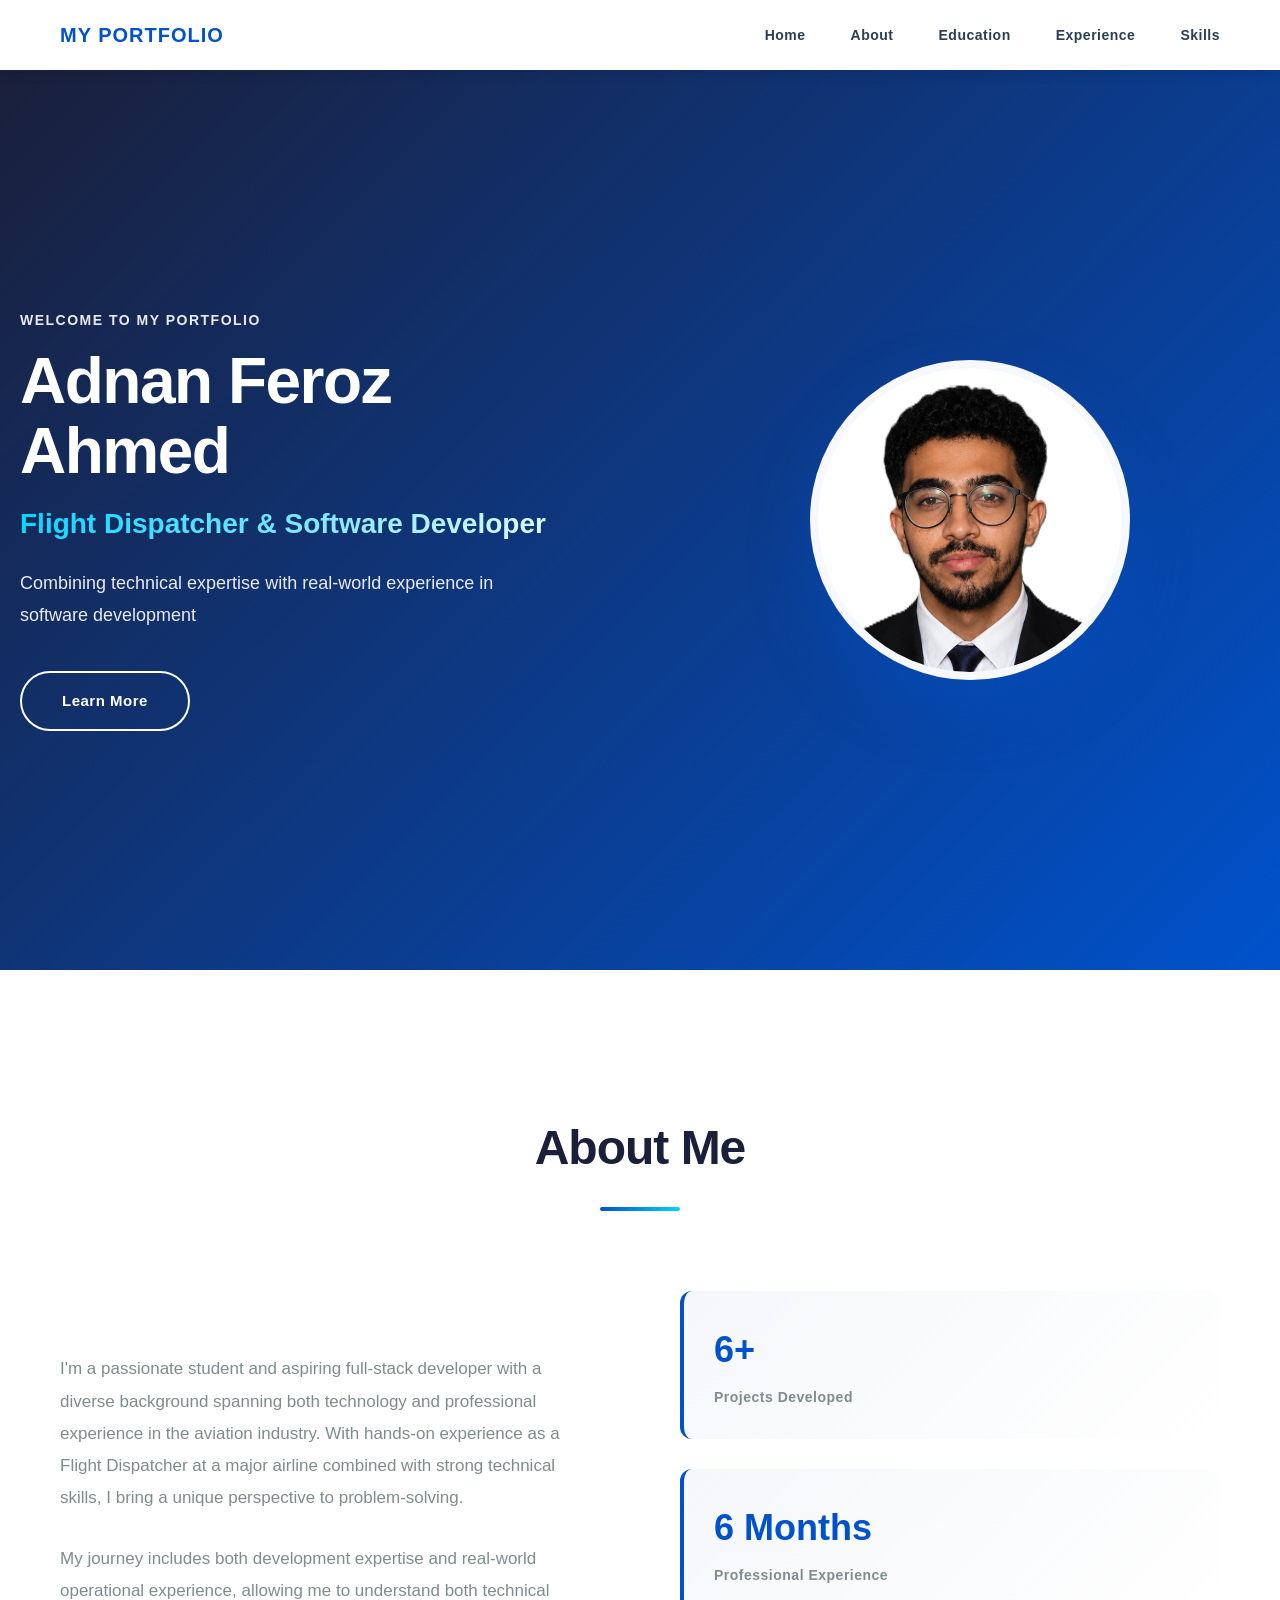
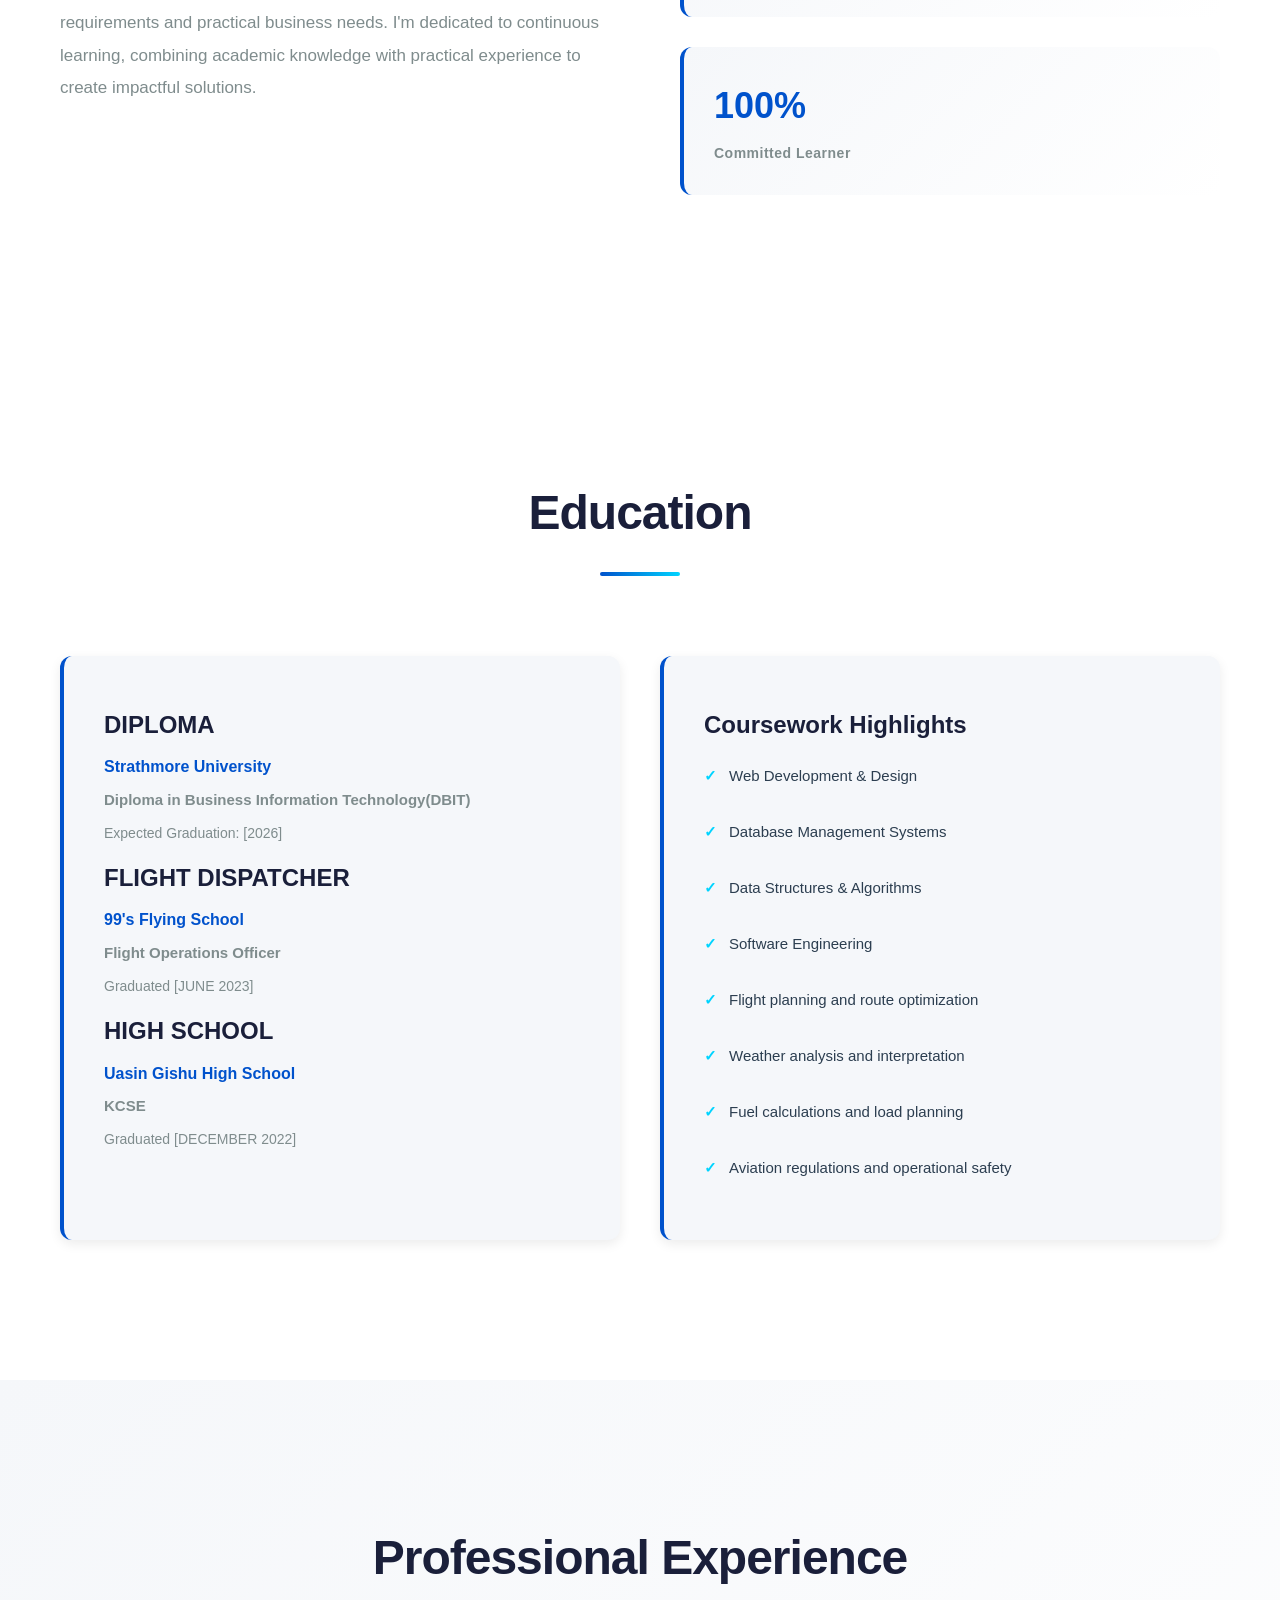
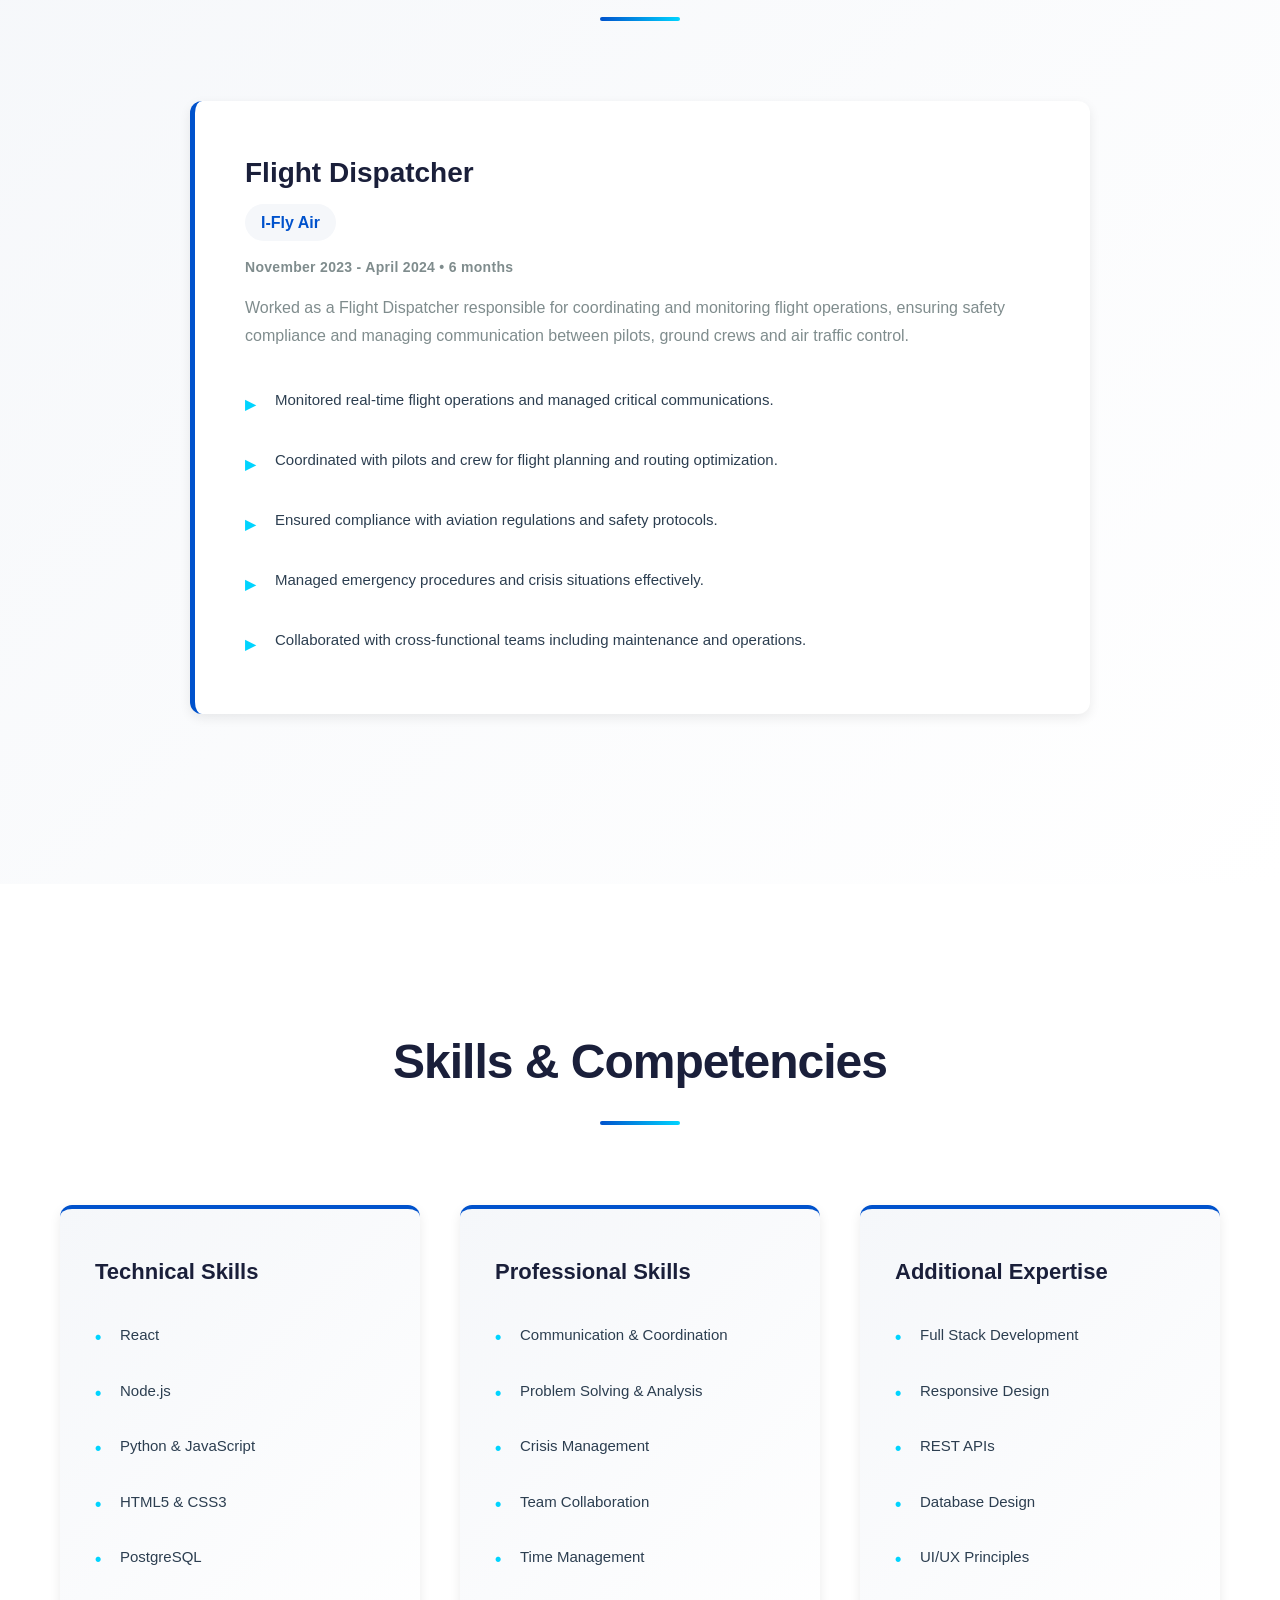
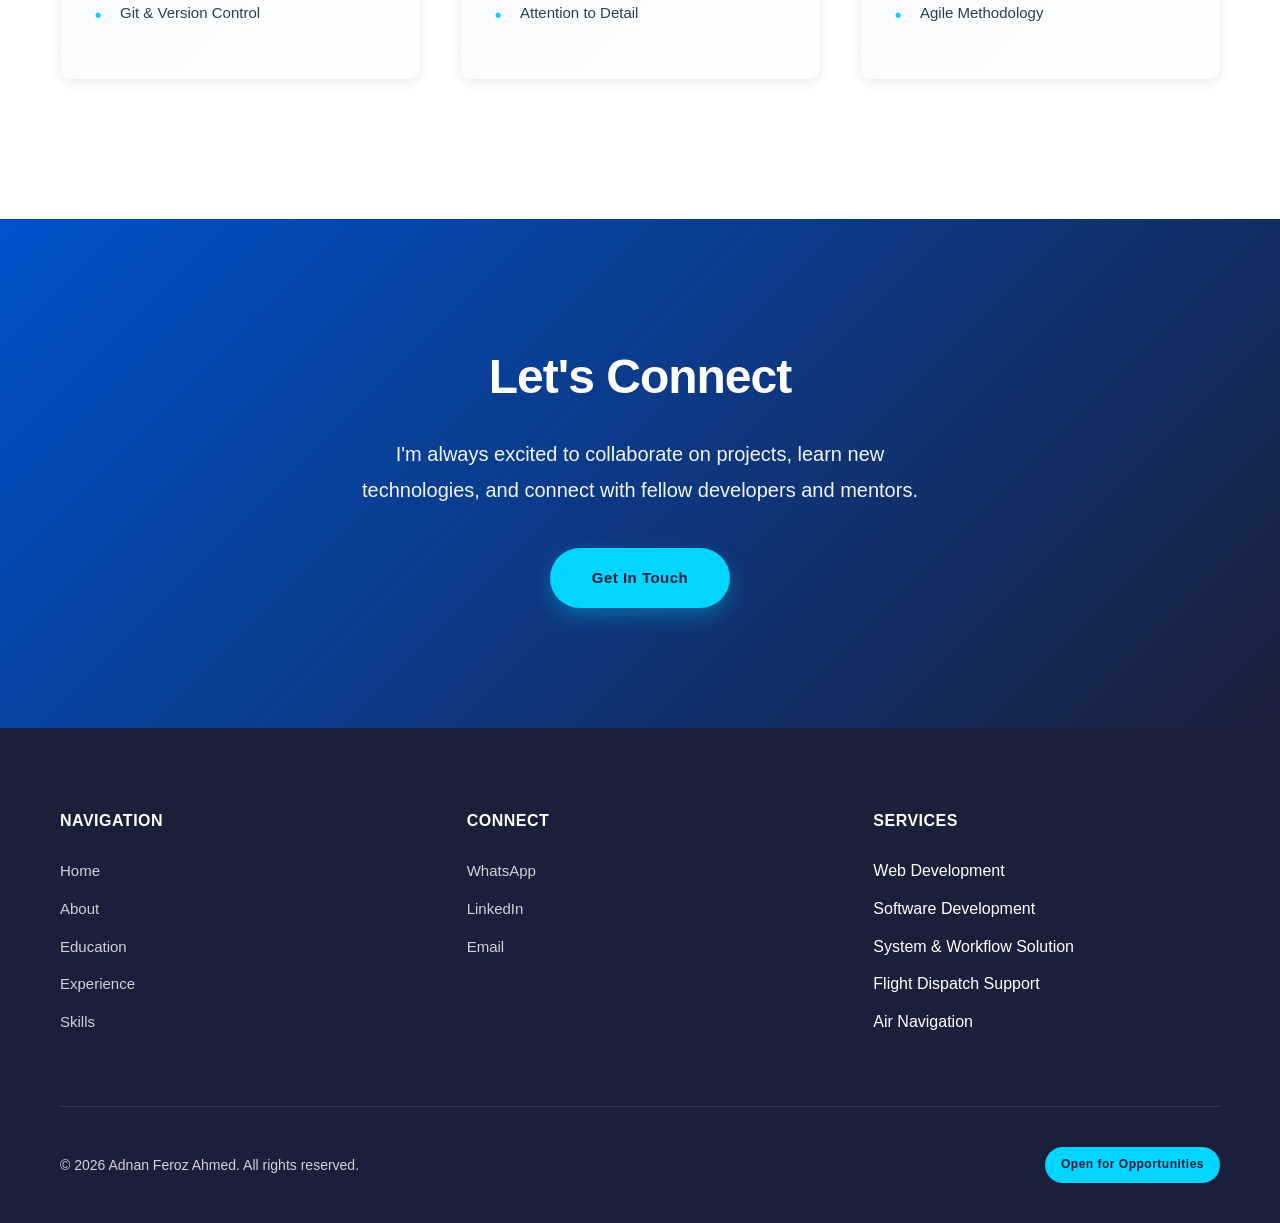
==== commit 9a651967: "Update index.html" ====
--- a/index.html
+++ b/index.html
@@ -88,7 +88,7 @@
                     <h3>HIGH SCHOOL</h3>
                     <p class="education-institution">Uasin Gishu High School</p>
                     <p class="education-details">KCSE</p>
-                    <p class="education-period">Graduated [JUNE 2022]</p>
+                    <p class="education-period">Graduated [DECEMBER 2022]</p>
                 </div>
                 <div class="education-card">
                     <h3>Coursework Highlights</h3>
